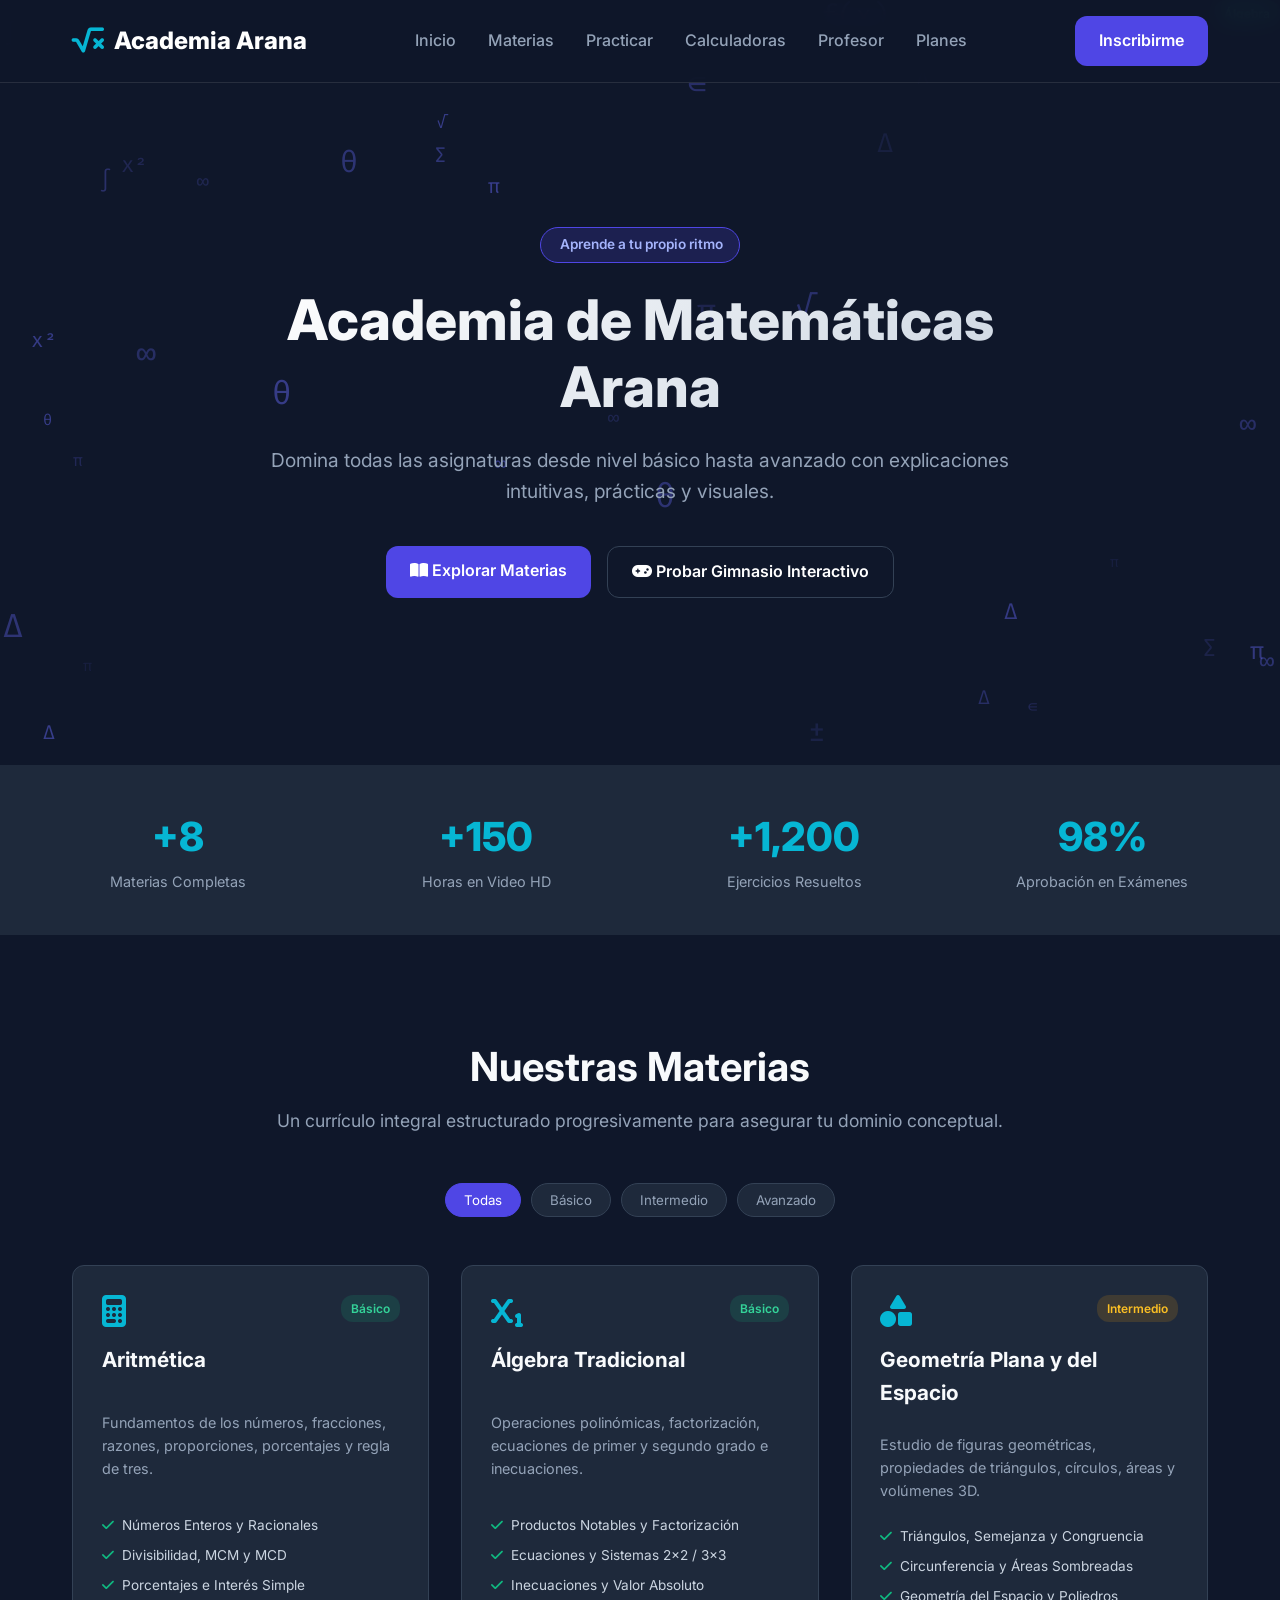
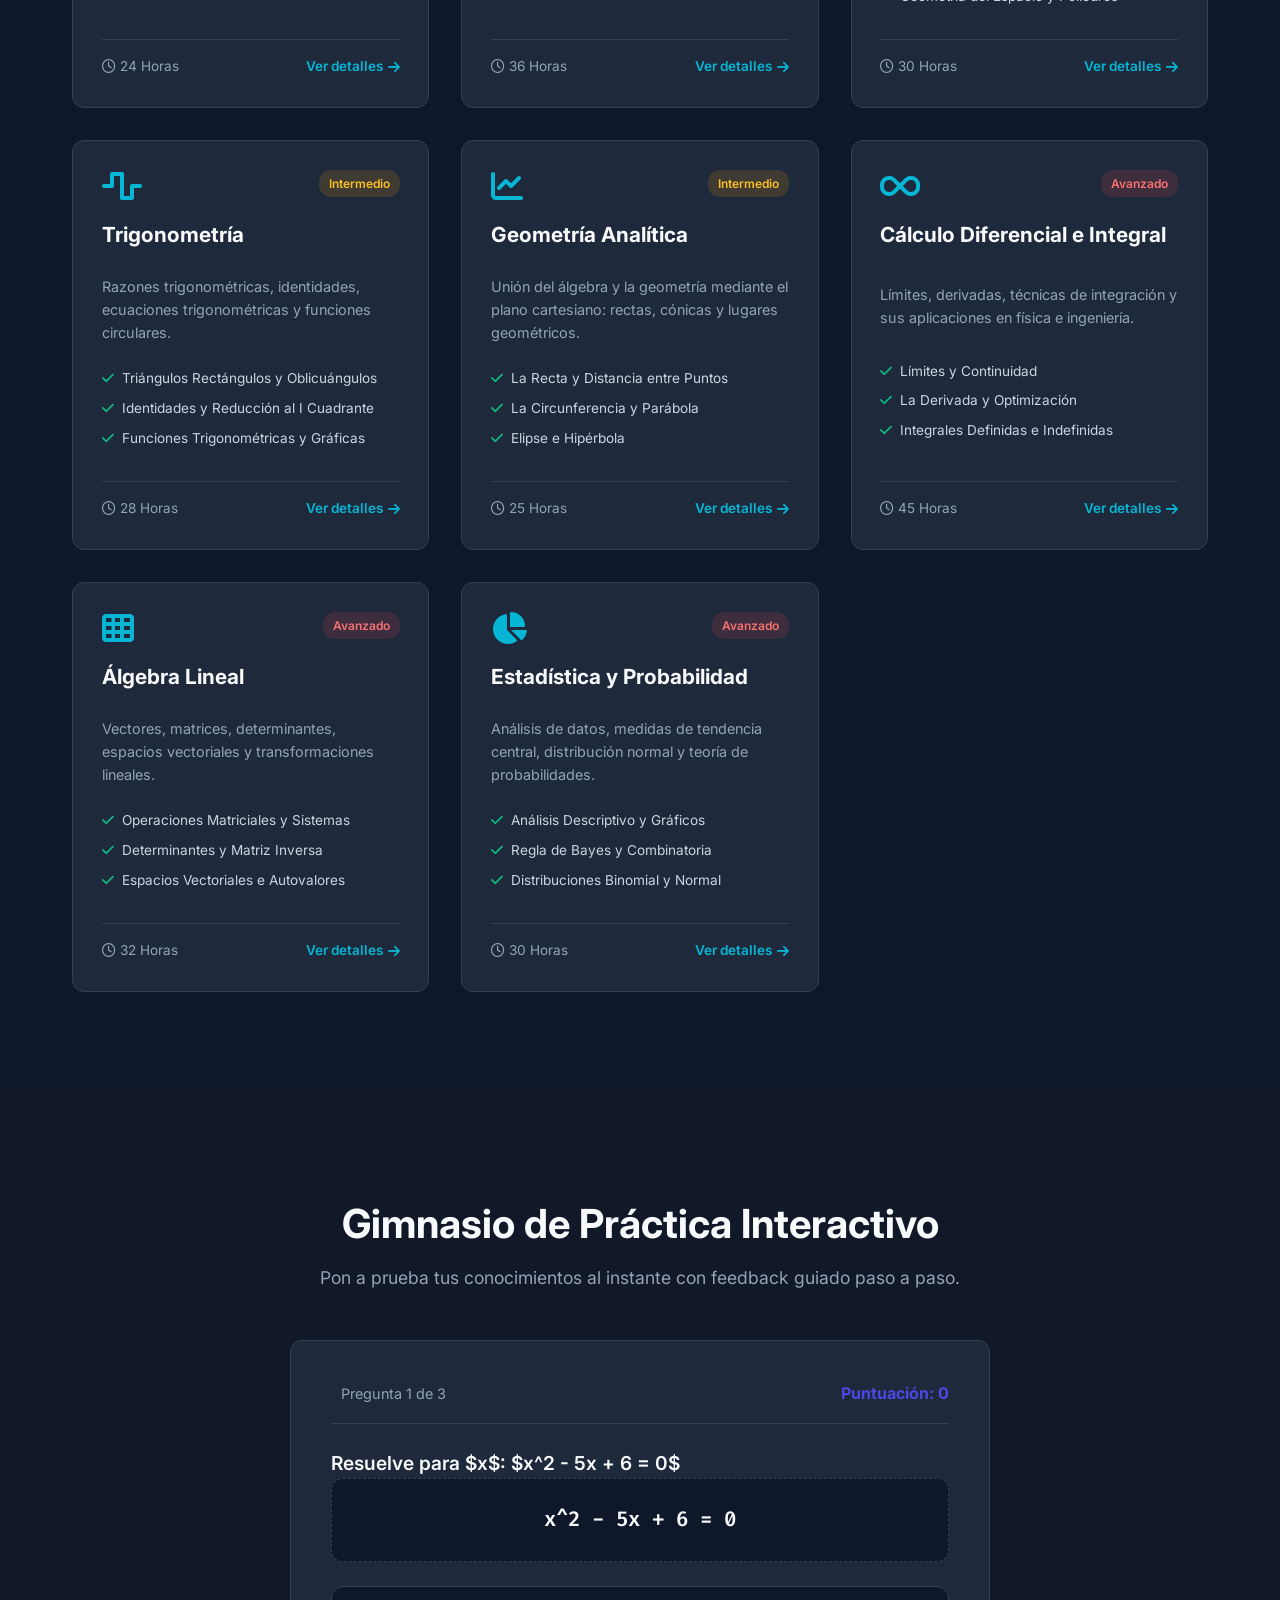
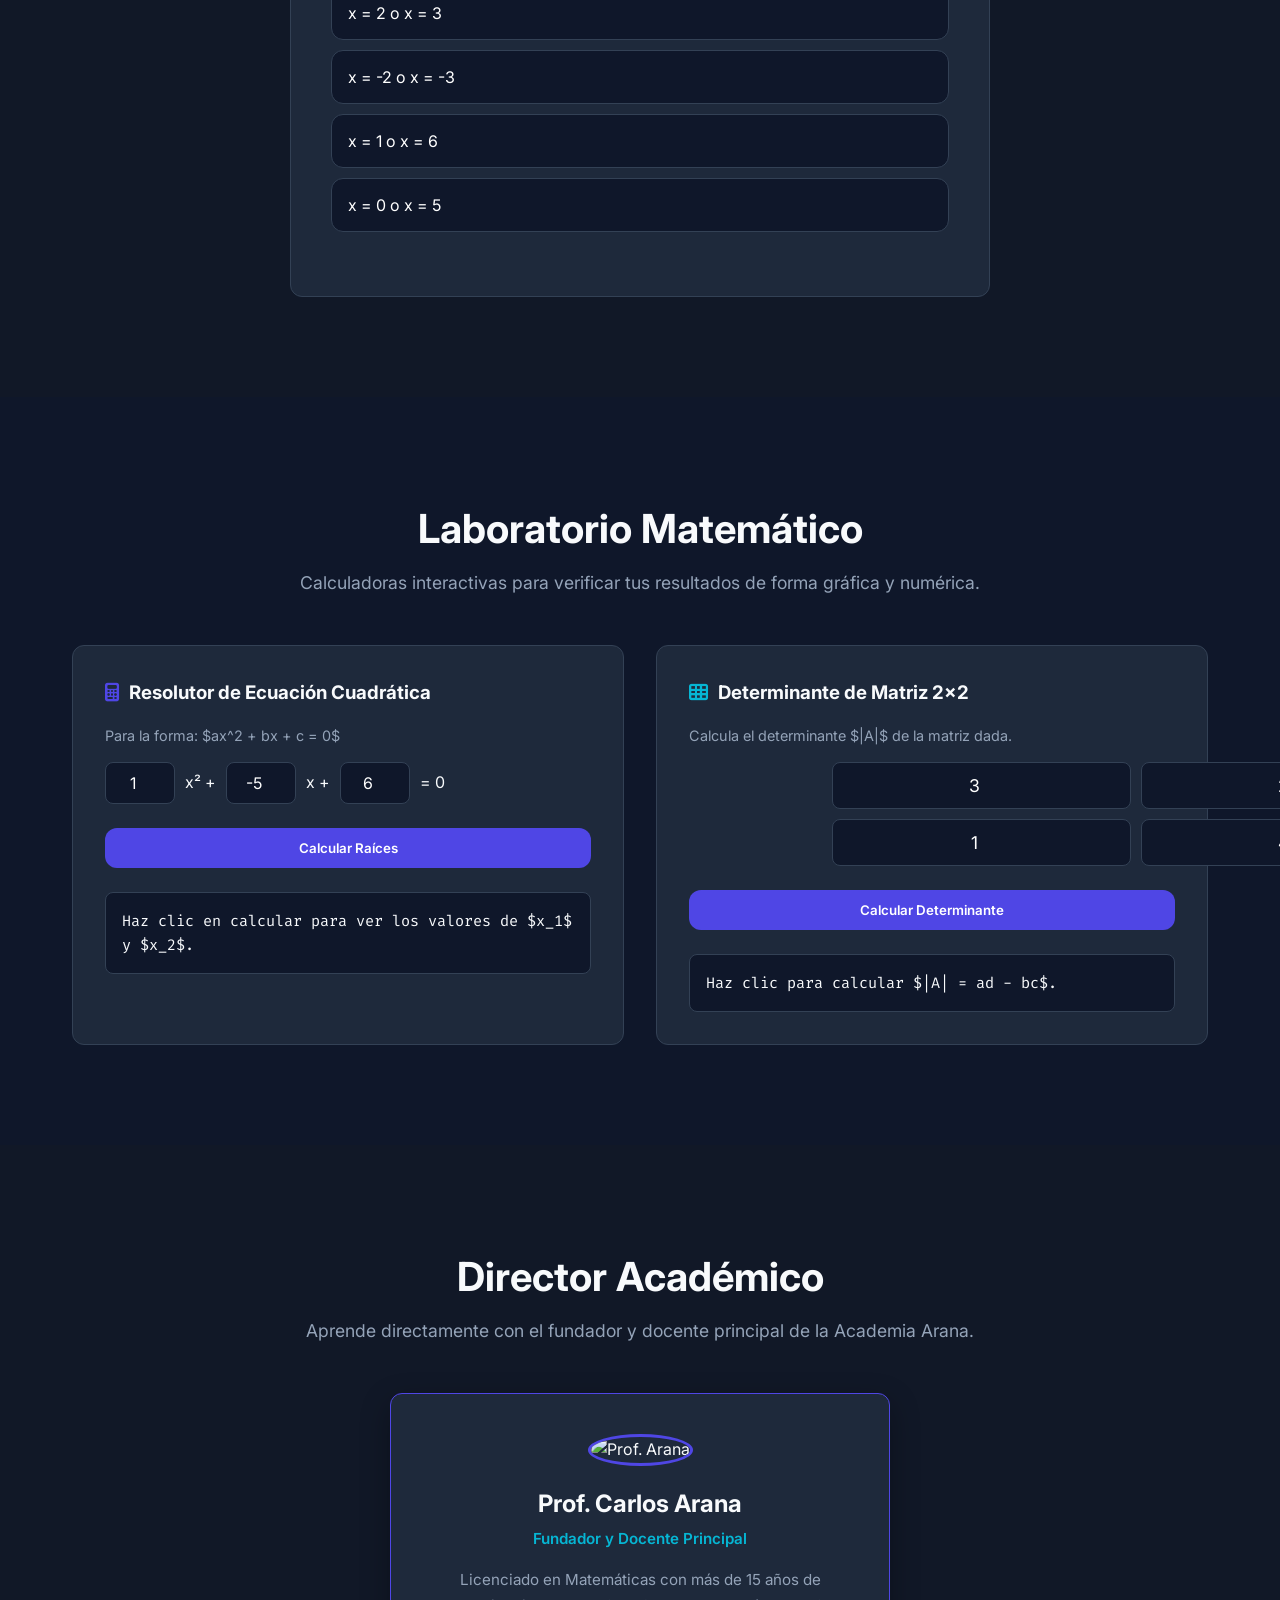
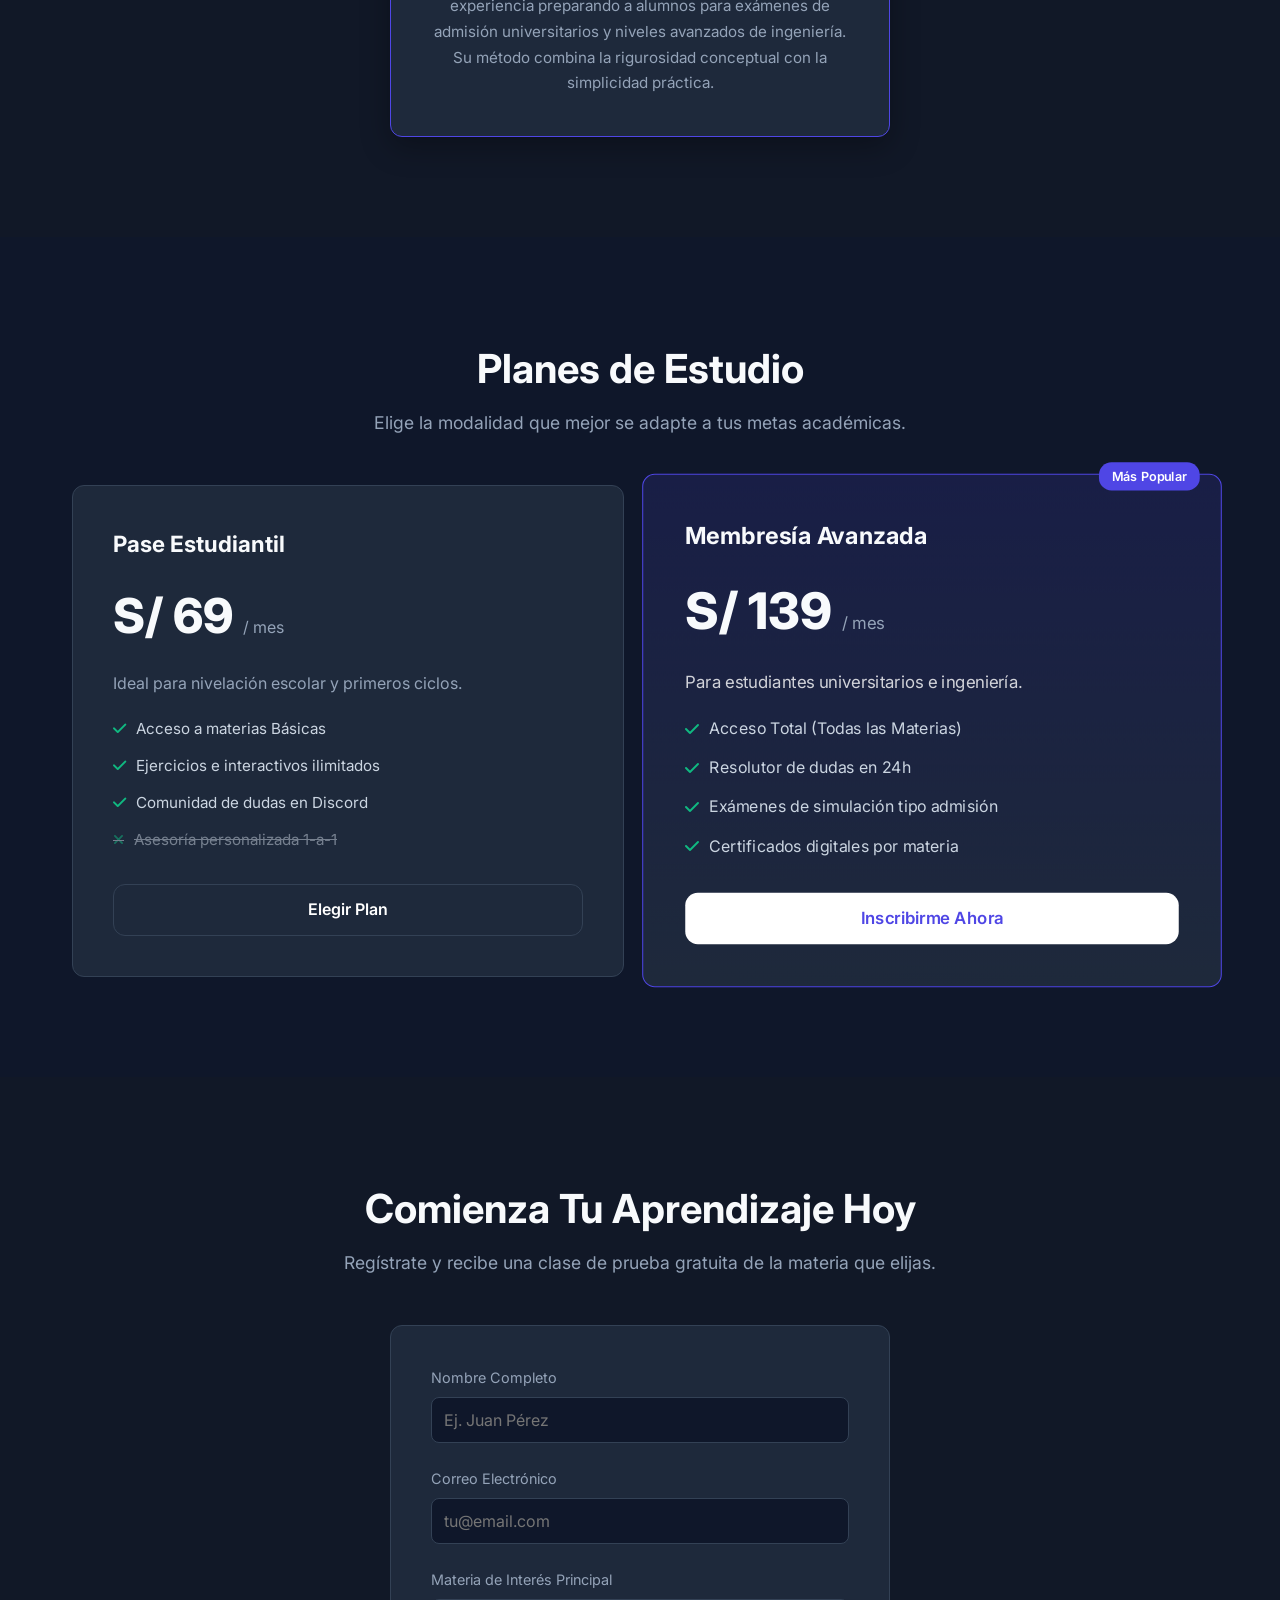
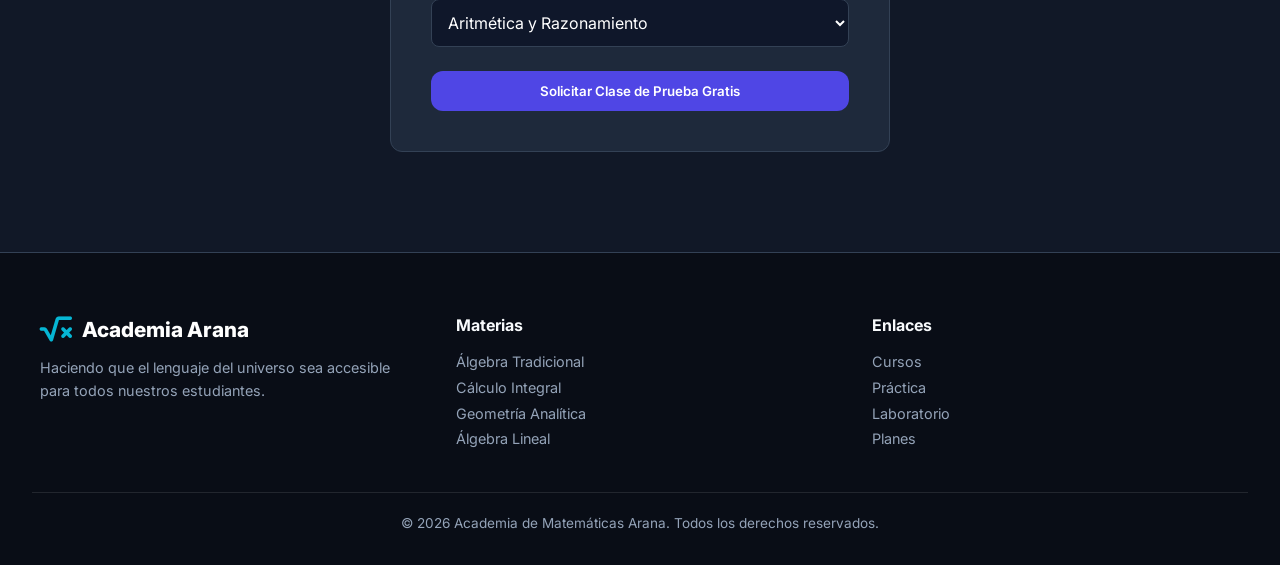
==== index.html @ cd05139e "Rename academiaindex.html to index.html" ====
<!DOCTYPE html>
<html lang="es">
<head>
  <meta charset="UTF-8">
  <meta name="viewport" content="width=device-width, initial-scale=1.0">
  <title>Academia de Matemáticas Arana - Domina los Números</title>

  <!-- Google Fonts & Font Awesome Icons -->
  <link rel="preconnect" href="https://fonts.googleapis.com">
  <link rel="preconnect" href="https://fonts.gstatic.com" crossorigin>
  <link href="https://fonts.googleapis.com/css2?family=Fira+Code:wght@400;600&family=Inter:wght@300;400;600;700;800&display=swap" rel="stylesheet">
  <link rel="stylesheet" href="https://cdnjs.cloudflare.com/ajax/libs/font-awesome/6.4.0/css/all.min.css">

  <!-- KaTeX para renderizado de expresiones matemáticas -->
  <link rel="stylesheet" href="https://cdn.jsdelivr.net/npm/katex@0.16.8/dist/katex.min.css">
  <script defer src="https://cdn.jsdelivr.net/npm/katex@0.16.8/dist/katex.min.js"></script>

  <!-- Archivo CSS local -->
  <link rel="stylesheet" href="academiaestilo.css">
</head>
<body>

  <!-- Navegación Principal -->
  <header>
    <div class="nav-container">
      <a href="#" class="logo">
        <i class="fa-solid fa-square-root-variable logo-icon"></i>
        <span>Academia Arana</span>
      </a>
      <nav>
        <ul class="nav-links">
          <li><a href="#inicio">Inicio</a></li>
          <li><a href="#materias">Materias</a></li>
          <li><a href="#interactivo">Practicar</a></li>
          <li><a href="#herramientas">Calculadoras</a></li>
          <li><a href="#profesor">Profesor</a></li>
          <li><a href="#precios">Planes</a></li>
        </ul>
      </nav>
      <a href="#inscripcion" class="btn btn-primary nav-btn">Inscribirme</a>
    </div>
  </header>

  <!-- Sección Hero -->
  <section class="hero" id="inicio">
    <canvas class="hero-canvas" id="mathCanvas"></canvas>
    <div class="hero-content">
      <div class="hero-tag"><i class="fa-solid fa-sparkles"></i> Aprende a tu propio ritmo</div>
      <h1>Academia de Matemáticas Arana</h1>
      <p>Domina todas las asignaturas desde nivel básico hasta avanzado con explicaciones intuitivas, prácticas y visuales.</p>
      <div class="hero-btns">
        <a href="#materias" class="btn btn-primary"><i class="fa-solid fa-book-open"></i> Explorar Materias</a>
        <a href="#interactivo" class="btn btn-outline"><i class="fa-solid fa-gamepad"></i> Probar Gimnasio Interactivo</a>
      </div>
    </div>
  </section>

  <!-- Stats Banner -->
  <section class="stats-bar">
    <div class="stats-container">
      <div class="stat-item">
        <span class="stat-num">+8</span>
        <span class="stat-desc">Materias Completas</span>
      </div>
      <div class="stat-item">
        <span class="stat-num">+150</span>
        <span class="stat-desc">Horas en Video HD</span>
      </div>
      <div class="stat-item">
        <span class="stat-num">+1,200</span>
        <span class="stat-desc">Ejercicios Resueltos</span>
      </div>
      <div class="stat-item">
        <span class="stat-num">98%</span>
        <span class="stat-desc">Aprobación en Exámenes</span>
      </div>
    </div>
  </section>

  <!-- Sección de Materias / Cursos -->
  <section class="subjects-section" id="materias">
    <div class="section-title">
      <h2>Nuestras Materias</h2>
      <p>Un currículo integral estructurado progresivamente para asegurar tu dominio conceptual.</p>
    </div>

    <!-- Filtros por nivel -->
    <div class="filter-container">
      <button class="filter-btn active" data-filter="all">Todas</button>
      <button class="filter-btn" data-filter="basico">Básico</button>
      <button class="filter-btn" data-filter="intermedio">Intermedio</button>
      <button class="filter-btn" data-filter="avanzado">Avanzado</button>
    </div>

    <div class="subjects-grid">
      
      <!-- Aritmética -->
      <div class="subject-card" data-category="basico">
        <div class="card-header">
          <span class="badge badge-basico">Básico</span>
          <i class="fa-solid fa-calculator card-icon"></i>
          <h3>Aritmética</h3>
        </div>
        <p class="card-desc">Fundamentos de los números, fracciones, razones, proporciones, porcentajes y regla de tres.</p>
        <ul class="syllabus-list">
          <li><i class="fa-solid fa-check"></i> Números Enteros y Racionales</li>
          <li><i class="fa-solid fa-check"></i> Divisibilidad, MCM y MCD</li>
          <li><i class="fa-solid fa-check"></i> Porcentajes e Interés Simple</li>
        </ul>
        <div class="card-footer">
          <span class="modules-count"><i class="fa-regular fa-clock"></i> 24 Horas</span>
          <a href="#inscripcion" class="card-link">Ver detalles <i class="fa-solid fa-arrow-right"></i></a>
        </div>
      </div>

      <!-- Álgebra -->
      <div class="subject-card" data-category="basico">
        <div class="card-header">
          <span class="badge badge-basico">Básico</span>
          <i class="fa-solid fa-subscript card-icon"></i>
          <h3>Álgebra Tradicional</h3>
        </div>
        <p class="card-desc">Operaciones polinómicas, factorización, ecuaciones de primer y segundo grado e inecuaciones.</p>
        <ul class="syllabus-list">
          <li><i class="fa-solid fa-check"></i> Productos Notables y Factorización</li>
          <li><i class="fa-solid fa-check"></i> Ecuaciones y Sistemas 2x2 / 3x3</li>
          <li><i class="fa-solid fa-check"></i> Inecuaciones y Valor Absoluto</li>
        </ul>
        <div class="card-footer">
          <span class="modules-count"><i class="fa-regular fa-clock"></i> 36 Horas</span>
          <a href="#inscripcion" class="card-link">Ver detalles <i class="fa-solid fa-arrow-right"></i></a>
        </div>
      </div>

      <!-- Geometría -->
      <div class="subject-card" data-category="intermedio">
        <div class="card-header">
          <span class="badge badge-intermedio">Intermedio</span>
          <i class="fa-solid fa-shapes card-icon"></i>
          <h3>Geometría Plana y del Espacio</h3>
        </div>
        <p class="card-desc">Estudio de figuras geométricas, propiedades de triángulos, círculos, áreas y volúmenes 3D.</p>
        <ul class="syllabus-list">
          <li><i class="fa-solid fa-check"></i> Triángulos, Semejanza y Congruencia</li>
          <li><i class="fa-solid fa-check"></i> Circunferencia y Áreas Sombreadas</li>
          <li><i class="fa-solid fa-check"></i> Geometría del Espacio y Poliedros</li>
        </ul>
        <div class="card-footer">
          <span class="modules-count"><i class="fa-regular fa-clock"></i> 30 Horas</span>
          <a href="#inscripcion" class="card-link">Ver detalles <i class="fa-solid fa-arrow-right"></i></a>
        </div>
      </div>

      <!-- Trigonometría -->
      <div class="subject-card" data-category="intermedio">
        <div class="card-header">
          <span class="badge badge-intermedio">Intermedio</span>
          <i class="fa-solid fa-wave-square card-icon"></i>
          <h3>Trigonometría</h3>
        </div>
        <p class="card-desc">Razones trigonométricas, identidades, ecuaciones trigonométricas y funciones circulares.</p>
        <ul class="syllabus-list">
          <li><i class="fa-solid fa-check"></i> Triángulos Rectángulos y Oblicuángulos</li>
          <li><i class="fa-solid fa-check"></i> Identidades y Reducción al I Cuadrante</li>
          <li><i class="fa-solid fa-check"></i> Funciones Trigonométricas y Gráficas</li>
        </ul>
        <div class="card-footer">
          <span class="modules-count"><i class="fa-regular fa-clock"></i> 28 Horas</span>
          <a href="#inscripcion" class="card-link">Ver detalles <i class="fa-solid fa-arrow-right"></i></a>
        </div>
      </div>

      <!-- Geometría Analítica -->
      <div class="subject-card" data-category="intermedio">
        <div class="card-header">
          <span class="badge badge-intermedio">Intermedio</span>
          <i class="fa-solid fa-chart-line card-icon"></i>
          <h3>Geometría Analítica</h3>
        </div>
        <p class="card-desc">Unión del álgebra y la geometría mediante el plano cartesiano: rectas, cónicas y lugares geométricos.</p>
        <ul class="syllabus-list">
          <li><i class="fa-solid fa-check"></i> La Recta y Distancia entre Puntos</li>
          <li><i class="fa-solid fa-check"></i> La Circunferencia y Parábola</li>
          <li><i class="fa-solid fa-check"></i> Elipse e Hipérbola</li>
        </ul>
        <div class="card-footer">
          <span class="modules-count"><i class="fa-regular fa-clock"></i> 25 Horas</span>
          <a href="#inscripcion" class="card-link">Ver detalles <i class="fa-solid fa-arrow-right"></i></a>
        </div>
      </div>

      <!-- Cálculo Diferencial e Integral -->
      <div class="subject-card" data-category="avanzado">
        <div class="card-header">
          <span class="badge badge-avanzado">Avanzado</span>
          <i class="fa-solid fa-infinity card-icon"></i>
          <h3>Cálculo Diferencial e Integral</h3>
        </div>
        <p class="card-desc">Límites, derivadas, técnicas de integración y sus aplicaciones en física e ingeniería.</p>
        <ul class="syllabus-list">
          <li><i class="fa-solid fa-check"></i> Límites y Continuidad</li>
          <li><i class="fa-solid fa-check"></i> La Derivada y Optimización</li>
          <li><i class="fa-solid fa-check"></i> Integrales Definidas e Indefinidas</li>
        </ul>
        <div class="card-footer">
          <span class="modules-count"><i class="fa-regular fa-clock"></i> 45 Horas</span>
          <a href="#inscripcion" class="card-link">Ver detalles <i class="fa-solid fa-arrow-right"></i></a>
        </div>
      </div>

      <!-- Álgebra Lineal -->
      <div class="subject-card" data-category="avanzado">
        <div class="card-header">
          <span class="badge badge-avanzado">Avanzado</span>
          <i class="fa-solid fa-table-cells card-icon"></i>
          <h3>Álgebra Lineal</h3>
        </div>
        <p class="card-desc">Vectores, matrices, determinantes, espacios vectoriales y transformaciones lineales.</p>
        <ul class="syllabus-list">
          <li><i class="fa-solid fa-check"></i> Operaciones Matriciales y Sistemas</li>
          <li><i class="fa-solid fa-check"></i> Determinantes y Matriz Inversa</li>
          <li><i class="fa-solid fa-check"></i> Espacios Vectoriales e Autovalores</li>
        </ul>
        <div class="card-footer">
          <span class="modules-count"><i class="fa-regular fa-clock"></i> 32 Horas</span>
          <a href="#inscripcion" class="card-link">Ver detalles <i class="fa-solid fa-arrow-right"></i></a>
        </div>
      </div>

      <!-- Estadística y Probabilidades -->
      <div class="subject-card" data-category="avanzado">
        <div class="card-header">
          <span class="badge badge-avanzado">Avanzado</span>
          <i class="fa-solid fa-chart-pie card-icon"></i>
          <h3>Estadística y Probabilidad</h3>
        </div>
        <p class="card-desc">Análisis de datos, medidas de tendencia central, distribución normal y teoría de probabilidades.</p>
        <ul class="syllabus-list">
          <li><i class="fa-solid fa-check"></i> Análisis Descriptivo y Gráficos</li>
          <li><i class="fa-solid fa-check"></i> Regla de Bayes y Combinatoria</li>
          <li><i class="fa-solid fa-check"></i> Distribuciones Binomial y Normal</li>
        </ul>
        <div class="card-footer">
          <span class="modules-count"><i class="fa-regular fa-clock"></i> 30 Horas</span>
          <a href="#inscripcion" class="card-link">Ver detalles <i class="fa-solid fa-arrow-right"></i></a>
        </div>
      </div>

    </div>
  </section>

  <!-- Gimnasio de Práctica Interactivo -->
  <section class="interactive-section" id="interactivo">
    <div class="section-title">
      <h2>Gimnasio de Práctica Interactivo</h2>
      <p>Pon a prueba tus conocimientos al instante con feedback guiado paso a paso.</p>
    </div>

    <div class="quiz-container">
      <div class="quiz-header">
        <div>
          <span id="quizCategory" class="badge badge-basico">Álgebra</span>
          <span style="font-size: 0.9rem; margin-left: 10px; color: var(--gray-color);">Pregunta <span id="currentQ">1</span> de 3</span>
        </div>
        <div style="font-weight: bold; color: var(--primary-color);">Puntuación: <span id="score">0</span></div>
      </div>

      <div class="quiz-question">
        <p id="questionText">¿Cuál es el valor de $x$ que satisface la siguiente ecuación cuadrática?</p>
        <div id="mathFormula" class="math-box"></div>
      </div>

      <div class="quiz-options" id="optionsContainer">
        <!-- Opciones inyectadas vía JS -->
      </div>

      <div class="explanation-box" id="explanationBox">
        <i class="fa-solid fa-lightbulb"></i> <strong id="explTitle">Explicación:</strong>
        <p id="explBody" style="margin-top: 5px;"></p>
      </div>

      <div class="quiz-controls">
        <button id="nextBtn" class="btn btn-primary" style="display:none;" onclick="nextQuestion()">Siguiente Pregunta <i class="fa-solid fa-chevron-right"></i></button>
      </div>
    </div>
  </section>

  <!-- Herramientas Interactivas y Calculadoras -->
  <section class="tools-section" id="herramientas">
    <div class="section-title">
      <h2>Laboratorio Matemático</h2>
      <p>Calculadoras interactivas para verificar tus resultados de forma gráfica y numérica.</p>
    </div>

    <div class="tools-grid">
      <!-- Calculadora Cuadrática -->
      <div class="tool-card">
        <h3><i class="fa-solid fa-calculator" style="color: var(--primary-color);"></i> Resolutor de Ecuación Cuadrática</h3>
        <p style="font-size: 0.9rem; margin-bottom: 15px; color: var(--gray-color);">Para la forma: $ax^2 + bx + c = 0$</p>
        <div class="tool-inputs">
          <input type="number" id="quadA" placeholder="a" value="1">
          <span>x² +</span>
          <input type="number" id="quadB" placeholder="b" value="-5">
          <span>x +</span>
          <input type="number" id="quadC" placeholder="c" value="6">
          <span>= 0</span>
        </div>
        <button class="btn btn-primary" style="width: 100%;" onclick="solveQuadratic()">Calcular Raíces</button>
        <div class="tool-result" id="quadResult">
          Haz clic en calcular para ver los valores de $x_1$ y $x_2$.
        </div>
      </div>

      <!-- Determinante de Matriz 2x2 -->
      <div class="tool-card">
        <h3><i class="fa-solid fa-table-cells" style="color: var(--secondary-color);"></i> Determinante de Matriz 2x2</h3>
        <p style="font-size: 0.9rem; margin-bottom: 15px; color: var(--gray-color);">Calcula el determinante $|A|$ de la matriz dada.</p>
        <div class="matrix-grid">
          <input type="number" id="m11" value="3">
          <input type="number" id="m12" value="2">
          <input type="number" id="m21" value="1">
          <input type="number" id="m22" value="4">
        </div>
        <button class="btn btn-primary" style="width: 100%;" onclick="solveDeterminant()">Calcular Determinante</button>
        <div class="tool-result" id="detResult">
          Haz clic para calcular $|A| = ad - bc$.
        </div>
      </div>
    </div>
  </section>

  <!-- Sección de Profesor Unico -->
  <section class="teachers-section" id="profesor">
    <div class="section-title">
      <h2>Director Académico</h2>
      <p>Aprende directamente con el fundador y docente principal de la Academia Arana.</p>
    </div>

    <div class="single-teacher-container">
      <div class="teacher-card single-card">
        <img src="https://images.unsplash.com/photo-1507003211169-0a1dd7228f2d?auto=format&fit=crop&q=80&w=400" alt="Prof. Arana" class="teacher-img">
        <h3>Prof. Carlos Arana</h3>
        <p class="role">Fundador y Docente Principal</p>
        <p class="bio">Licenciado en Matemáticas con más de 15 años de experiencia preparando a alumnos para exámenes de admisión universitarios y niveles avanzados de ingeniería. Su método combina la rigurosidad conceptual con la simplicidad práctica.</p>
      </div>
    </div>
  </section>

  <!-- Planes de Precios en Soles -->
  <section class="pricing-section" id="precios">
    <div class="section-title">
      <h2>Planes de Estudio</h2>
      <p>Elige la modalidad que mejor se adapte a tus metas académicas.</p>
    </div>

    <div class="pricing-grid">
      <!-- Plan Estándar -->
      <div class="price-card">
        <h3>Pase Estudiantil</h3>
        <div class="price">S/ 69 <span>/ mes</span></div>
        <p style="color: var(--gray-color); margin-bottom: 20px;">Ideal para nivelación escolar y primeros ciclos.</p>
        <ul class="price-features">
          <li><i class="fa-solid fa-check"></i> Acceso a materias Básicas</li>
          <li><i class="fa-solid fa-check"></i> Ejercicios e interactivos ilimitados</li>
          <li><i class="fa-solid fa-check"></i> Comunidad de dudas en Discord</li>
          <li style="opacity: 0.5; text-decoration: line-through;"><i class="fa-solid fa-xmark"></i> Asesoría personalizada 1-a-1</li>
        </ul>
        <a href="#inscripcion" class="btn btn-outline" style="width:100%; text-align:center;">Elegir Plan</a>
      </div>

      <!-- Plan Pro -->
      <div class="price-card featured">
        <div class="popular-badge">Más Popular</div>
        <h3>Membresía Avanzada</h3>
        <div class="price">S/ 139 <span>/ mes</span></div>
        <p style="color: rgba(255,255,255,0.8); margin-bottom: 20px;">Para estudiantes universitarios e ingeniería.</p>
        <ul class="price-features">
          <li><i class="fa-solid fa-check"></i> Acceso Total (Todas las Materias)</li>
          <li><i class="fa-solid fa-check"></i> Resolutor de dudas en 24h</li>
          <li><i class="fa-solid fa-check"></i> Exámenes de simulación tipo admisión</li>
          <li><i class="fa-solid fa-check"></i> Certificados digitales por materia</li>
        </ul>
        <a href="#inscripcion" class="btn btn-primary" style="width:100%; text-align:center; background: white; color: var(--primary-color);">Inscribirme Ahora</a>
      </div>
    </div>
  </section>

  <!-- Sección de Inscripción / Contacto -->
  <section class="enroll-section" id="inscripcion">
    <div class="section-title">
      <h2>Comienza Tu Aprendizaje Hoy</h2>
      <p>Regístrate y recibe una clase de prueba gratuita de la materia que elijas.</p>
    </div>

    <div class="enroll-form">
      <form id="registrationForm" onsubmit="handleFormSubmit(event)">
        <div class="form-group">
          <label for="name">Nombre Completo</label>
          <input type="text" id="name" class="form-input" placeholder="Ej. Juan Pérez" required>
        </div>
        <div class="form-group">
          <label for="email">Correo Electrónico</label>
          <input type="email" id="email" class="form-input" placeholder="tu@email.com" required>
        </div>
        <div class="form-group">
          <label for="subjectSelect">Materia de Interés Principal</label>
          <select id="subjectSelect" class="form-select">
            <option>Aritmética y Razonamiento</option>
            <option>Álgebra</option>
            <option>Geometría y Trigonometría</option>
            <option>Cálculo Diferencial e Integral</option>
            <option>Álgebra Lineal</option>
            <option>Estadística y Probabilidad</option>
          </select>
        </div>
        <button type="submit" class="btn btn-primary" style="width: 100%;">Solicitar Clase de Prueba Gratis</button>
      </form>
    </div>
  </section>

  <!-- Footer -->
  <footer>
    <div class="footer-container">
      <div class="footer-brand">
        <a href="#" class="logo" style="color: white; font-size: 1.3rem;">
          <i class="fa-solid fa-square-root-variable logo-icon"></i>
          Academia Arana
        </a>
        <p style="color: var(--gray-color); margin-top: 10px; font-size: 0.9rem;">
          Haciendo que el lenguaje del universo sea accesible para todos nuestros estudiantes.
        </p>
      </div>
      <div>
        <h4 style="margin-bottom: 10px;">Materias</h4>
        <ul style="list-style: none; color: var(--gray-color); font-size: 0.9rem; line-height: 1.8;">
          <li>Álgebra Tradicional</li>
          <li>Cálculo Integral</li>
          <li>Geometría Analítica</li>
          <li>Álgebra Lineal</li>
        </ul>
      </div>
      <div>
        <h4 style="margin-bottom: 10px;">Enlaces</h4>
        <ul style="list-style: none; color: var(--gray-color); font-size: 0.9rem; line-height: 1.8;">
          <li><a href="#materias" style="color: inherit; text-decoration: none;">Cursos</a></li>
          <li><a href="#interactivo" style="color: inherit; text-decoration: none;">Práctica</a></li>
          <li><a href="#herramientas" style="color: inherit; text-decoration: none;">Laboratorio</a></li>
          <li><a href="#precios" style="color: inherit; text-decoration: none;">Planes</a></li>
        </ul>
      </div>
    </div>
    <div style="text-align: center; margin-top: 40px; color: var(--gray-color); font-size: 0.85rem; border-top: 1px solid rgba(255,255,255,0.1); padding-top: 20px;">
      &copy; 2026 Academia de Matemáticas Arana. Todos los derechos reservados.
    </div>
  </footer>

  <!-- Scripts JavaScript -->
  <script>
    /* 1. CANVAS CON SÍMBOLOS MATEMÁTICOS FLOTANTES */
    const canvas = document.getElementById('mathCanvas');
    const ctx = canvas.getContext('2d');

    function resizeCanvas() {
      canvas.width = canvas.parentElement.clientWidth;
      canvas.height = canvas.parentElement.clientHeight;
    }
    resizeCanvas();
    window.addEventListener('resize', resizeCanvas);

    const symbols = ['∑', '∫', '√', 'π', '∞', 'f(x)', 'Δ', 'θ', 'λ', 'x²', '∂', '∈', '±'];
    const particles = [];

    for (let i = 0; i < 35; i++) {
      particles.push({
        x: Math.random() * canvas.width,
        y: Math.random() * canvas.height,
        text: symbols[Math.floor(Math.random() * symbols.length)],
        size: Math.random() * 20 + 14,
        speedX: (Math.random() - 0.5) * 0.5,
        speedY: (Math.random() - 0.5) * 0.5,
        opacity: Math.random() * 0.4 + 0.1
      });
    }

    function animateCanvas() {
      ctx.clearRect(0, 0, canvas.width, canvas.height);
      
      particles.forEach(p => {
        p.x += p.speedX;
        p.y += p.speedY;

        if (p.x < 0) p.x = canvas.width;
        if (p.x > canvas.width) p.x = 0;
        if (p.y < 0) p.y = canvas.height;
        if (p.y > canvas.height) p.y = 0;

        ctx.fillStyle = `rgba(99, 102, 241, ${p.opacity})`;
        ctx.font = `${p.size}px 'Fira Code', monospace`;
        ctx.fillText(p.text, p.x, p.y);
      });

      requestAnimationFrame(animateCanvas);
    }
    animateCanvas();

    /* 2. FILTRADO DE MATERIAS */
    const filterBtns = document.querySelectorAll('.filter-btn');
    const subjectCards = document.querySelectorAll('.subject-card');

    filterBtns.forEach(btn => {
      btn.addEventListener('click', () => {
        filterBtns.forEach(b => b.classList.remove('active'));
        btn.classList.add('active');

        const filter = btn.getAttribute('data-filter');

        subjectCards.forEach(card => {
          if (filter === 'all' || card.getAttribute('data-category') === filter) {
            card.style.display = 'flex';
          } else {
            card.style.display = 'none';
          }
        });
      });
    });

    /* 3. GIMNASIO DE PRÁCTICA INTERACTIVO */
    const quizData = [
      {
        category: "Álgebra",
        badgeClass: "badge-basico",
        question: "Resuelve para $x$: $x^2 - 5x + 6 = 0$",
        latexFormula: "x^2 - 5x + 6 = 0",
        options: [
          { text: "x = 2 o x = 3", correct: true },
          { text: "x = -2 o x = -3", correct: false },
          { text: "x = 1 o x = 6", correct: false },
          { text: "x = 0 o x = 5", correct: false }
        ],
        explanation: "Factorizando el trinomio buscamos dos números que multiplicados den +6 y sumados -5. Esos números son -2 y -3, por lo que $(x-2)(x-3) = 0$, resultando $x=2$ o $x=3$."
      },
      {
        category: "Cálculo",
        badgeClass: "badge-avanzado",
        question: "¿Cuál es la derivada de $f(x) = x^3 + 4x$ con respecto a $x$?",
        latexFormula: "\\frac{d}{dx}(x^3 + 4x)",
        options: [
          { text: "3x² + 4", correct: true },
          { text: "x² + 4", correct: false },
          { text: "3x + 4", correct: false },
          { text: "3x³ + 4", correct: false }
        ],
        explanation: "Aplicando la regla de la potencia: $\\frac{d}{dx}(x^n) = n x^{n-1}$. Así, la derivada de $x^3$ es $3x^2$ y la derivada de $4x$ es $4$."
      },
      {
        category: "Geometría",
        badgeClass: "badge-intermedio",
        question: "¿Cuál es el área de un triángulo con base $b = 8\\text{ cm}$ y altura $h = 5\\text{ cm}$?",
        latexFormula: "A = \\frac{b \\cdot h}{2}",
        options: [
          { text: "20 cm²", correct: true },
          { text: "40 cm²", correct: false },
          { text: "13 cm²", correct: false },
          { text: "25 cm²", correct: false }
        ],
        explanation: "Sustituyendo en la fórmula: $A = \\frac{8 \\times 5}{2} = \\frac{40}{2} = 20\\text{ cm}^2$."
      }
    ];

    let currentQIdx = 0;
    let score = 0;

    function renderQuiz() {
      const q = quizData[currentQIdx];
      
      const badge = document.getElementById('quizCategory');
      badge.textContent = q.category;
      badge.className = `badge ${q.badgeClass}`;

      document.getElementById('currentQ').textContent = currentQIdx + 1;
      document.getElementById('questionText').innerHTML = q.question;
      
      const mathBox = document.getElementById('mathFormula');
      try {
        katex.render(q.latexFormula, mathBox, { displayMode: true, throwOnError: false });
      } catch(e) {
        mathBox.textContent = q.latexFormula;
      }

      const optionsContainer = document.getElementById('optionsContainer');
      optionsContainer.innerHTML = '';

      q.options.forEach((opt, idx) => {
        const btn = document.createElement('button');
        btn.className = 'option-btn';
        btn.textContent = opt.text;
        btn.onclick = () => selectOption(btn, opt.correct, q.explanation);
        optionsContainer.appendChild(btn);
      });

      document.getElementById('explanationBox').style.display = 'none';
      document.getElementById('nextBtn').style.display = 'none';
    }

    function selectOption(selectedBtn, isCorrect, explanation) {
      const allBtns = document.querySelectorAll('.option-btn');
      allBtns.forEach(b => b.disabled = true);

      if (isCorrect) {
        selectedBtn.classList.add('correct');
        score += 10;
        document.getElementById('score').textContent = score;
        document.getElementById('explTitle').textContent = "¡Correcto!";
        document.getElementById('explTitle').style.color = "var(--success-color)";
      } else {
        selectedBtn.classList.add('incorrect');
        document.getElementById('explTitle').textContent = "Incorrecto";
        document.getElementById('explTitle').style.color = "var(--danger-color)";
      }

      const explBox = document.getElementById('explanationBox');
      document.getElementById('explBody').innerHTML = explanation;
      explBox.style.display = 'block';

      if (window.katex) {
        try {
          katex.renderMathInElement && katex.renderMathInElement(explBox);
        } catch(e) {}
      }

      document.getElementById('nextBtn').style.display = 'inline-block';
    }

    function nextQuestion() {
      currentQIdx++;
      if (currentQIdx < quizData.length) {
        renderQuiz();
      } else {
        alert(`¡Felicidades! Has completado la práctica con una puntuación de ${score} puntos.`);
        currentQIdx = 0;
        score = 0;
        document.getElementById('score').textContent = score;
        renderQuiz();
      }
    }

    window.addEventListener('DOMContentLoaded', () => {
      renderQuiz();
    });

    /* 4. CALCULADORAS INTERACTIVAS */
    function solveQuadratic() {
      const a = parseFloat(document.getElementById('quadA').value);
      const b = parseFloat(document.getElementById('quadB').value);
      const c = parseFloat(document.getElementById('quadC').value);
      const resDiv = document.getElementById('quadResult');

      if (isNaN(a) || isNaN(b) || isNaN(c)) {
        resDiv.innerHTML = "Por favor, introduce valores numéricos válidos.";
        return;
      }

      if (a === 0) {
        resDiv.innerHTML = "Si $a = 0$, la ecuación es lineal: $x = " + (-c / b).toFixed(2) + "$";
        return;
      }

      const disc = b * b - 4 * a * c;

      if (disc > 0) {
        const x1 = (-b + Math.sqrt(disc)) / (2 * a);
        const x2 = (-b - Math.sqrt(disc)) / (2 * a);
        resDiv.innerHTML = `<strong>Discriminante ($\Delta = ${disc}$):</strong> 2 raíces reales distintas.<br><strong>x₁ = ${x1.toFixed(2)}</strong>, <strong>x₂ = ${x2.toFixed(2)}</strong>`;
      } else if (disc === 0) {
        const x = -b / (2 * a);
        resDiv.innerHTML = `<strong>Discriminante ($\Delta = 0$):</strong> Raíz doble.<br><strong>x₁ = x₂ = ${x.toFixed(2)}</strong>`;
      } else {
        const real = (-b / (2 * a)).toFixed(2);
        const imag = (Math.sqrt(-disc) / (2 * a)).toFixed(2);
        resDiv.innerHTML = `<strong>Discriminante ($\Delta = ${disc}$):</strong> Raíses complejas conjugadas.<br><strong>x = ${real} ± ${imag}i</strong>`;
      }
    }

    function solveDeterminant() {
      const m11 = parseFloat(document.getElementById('m11').value) || 0;
      const m12 = parseFloat(document.getElementById('m12').value) || 0;
      const m21 = parseFloat(document.getElementById('m21').value) || 0;
      const m22 = parseFloat(document.getElementById('m22').value) || 0;

      const det = (m11 * m22) - (m12 * m21);
      const resDiv = document.getElementById('detResult');

      resDiv.innerHTML = `<strong>Procedimiento:</strong> (${m11} × ${m22}) - (${m12} × ${m21})<br><strong>|A| = ${det}</strong>`;
    }

    /* 5. FORMULARIO DE REGISTRO */
    function handleFormSubmit(e) {
      e.preventDefault();
      const name = document.getElementById('name').value;
      const subject = document.getElementById('subjectSelect').value;
      alert(`¡Gracias, ${name}! Tu solicitud para la clase de prueba en Academia Arana (${subject}) ha sido enviada con éxito.`);
      document.getElementById('registrationForm').reset();
    }
  </script>
</body>
</html>
---- academiaestilo.css ----
/* =============================================================
   VARIABLES GLOBALES Y RESET
   ============================================================= */
:root {
  --primary-color: #4f46e5;
  --primary-hover: #4338ca;
  --secondary-color: #06b6d4;
  --dark-bg: #0f172a;
  --card-bg: #1e293b;
  --light-bg: #f8fafc;
  --text-dark: #0f172a;
  --text-light: #f8fafc;
  --gray-color: #94a3b8;
  --border-color: #334155;
  --success-color: #10b981;
  --danger-color: #ef4444;
  --radius: 12px;
  --transition: all 0.3s ease;
}

* {
  margin: 0;
  padding: 0;
  box-sizing: border-box;
  font-family: 'Inter', sans-serif;
}

body {
  background-color: var(--dark-bg);
  color: var(--text-light);
  line-height: 1.6;
  overflow-x: hidden;
}

/* =============================================================
   ENCABEZADO / NAVEGACIÓN
   ============================================================= */
header {
  position: fixed;
  top: 0;
  left: 0;
  width: 100%;
  background: rgba(15, 23, 42, 0.9);
  backdrop-filter: blur(10px);
  z-index: 1000;
  border-bottom: 1px solid rgba(255, 255, 255, 0.1);
}

.nav-container {
  max-width: 1200px;
  margin: 0 auto;
  display: flex;
  justify-content: space-between;
  align-items: center;
  padding: 1rem 2rem;
}

.logo {
  display: flex;
  align-items: center;
  gap: 10px;
  font-size: 1.5rem;
  font-weight: 800;
  color: #fff;
  text-decoration: none;
}

.logo-icon {
  color: var(--secondary-color);
  font-size: 1.8rem;
}

.nav-links {
  display: flex;
  list-style: none;
  gap: 2rem;
}

.nav-links a {
  color: var(--gray-color);
  text-decoration: none;
  font-weight: 500;
  transition: var(--transition);
}

.nav-links a:hover {
  color: #fff;
}

.btn {
  display: inline-block;
  padding: 0.75rem 1.5rem;
  border-radius: var(--radius);
  font-weight: 600;
  text-decoration: none;
  cursor: pointer;
  border: none;
  transition: var(--transition);
}

.btn-primary {
  background-color: var(--primary-color);
  color: #fff;
}

.btn-primary:hover {
  background-color: var(--primary-hover);
  transform: translateY(-2px);
  box-shadow: 0 4px 20px rgba(79, 70, 229, 0.4);
}

.btn-outline {
  background: transparent;
  color: #fff;
  border: 1px solid var(--border-color);
}

.btn-outline:hover {
  background: rgba(255, 255, 255, 0.05);
  border-color: #fff;
}

/* =============================================================
   SECCIÓN HERO
   ============================================================= */
.hero {
  position: relative;
  padding: 160px 2rem 100px;
  text-align: center;
  display: flex;
  flex-direction: column;
  align-items: center;
  justify-content: center;
  min-height: 85vh;
}

.hero-canvas {
  position: absolute;
  top: 0;
  left: 0;
  width: 100%;
  height: 100%;
  z-index: 1;
  pointer-events: none;
}

.hero-content {
  position: relative;
  z-index: 2;
  max-width: 800px;
}

.hero-tag {
  display: inline-block;
  padding: 6px 16px;
  background: rgba(79, 70, 229, 0.2);
  border: 1px solid var(--primary-color);
  border-radius: 50px;
  color: #a5b4fc;
  font-size: 0.85rem;
  margin-bottom: 1.5rem;
  font-weight: 600;
}

.hero h1 {
  font-size: 3.5rem;
  font-weight: 800;
  line-height: 1.2;
  margin-bottom: 1.5rem;
  background: linear-gradient(135deg, #ffffff 0%, #cbd5e1 100%);
  -webkit-background-clip: text;
  -webkit-text-fill-color: transparent;
}

.hero p {
  font-size: 1.2rem;
  color: var(--gray-color);
  margin-bottom: 2.5rem;
}

.hero-btns {
  display: flex;
  gap: 1rem;
  justify-content: center;
}

/* =============================================================
   ESTADÍSTICAS
   ============================================================= */
.stats-bar {
  background: var(--card-bg);
  border-y: 1px solid var(--border-color);
  padding: 2.5rem 2rem;
}

.stats-container {
  max-width: 1200px;
  margin: 0 auto;
  display: grid;
  grid-template-columns: repeat(auto-fit, minmax(200px, 1fr));
  gap: 2rem;
  text-align: center;
}

.stat-item .stat-num {
  font-size: 2.5rem;
  font-weight: 800;
  color: var(--secondary-color);
  display: block;
}

.stat-item .stat-desc {
  color: var(--gray-color);
  font-size: 0.9rem;
}

/* =============================================================
   SECCIÓN MATERIAS / CURSOS
   ============================================================= */
.subjects-section {
  max-width: 1200px;
  margin: 0 auto;
  padding: 100px 2rem;
}

.section-title {
  text-align: center;
  margin-bottom: 3rem;
}

.section-title h2 {
  font-size: 2.5rem;
  font-weight: 700;
  margin-bottom: 0.5rem;
}

.section-title p {
  color: var(--gray-color);
  font-size: 1.1rem;
}

.filter-container {
  display: flex;
  justify-content: center;
  gap: 10px;
  margin-bottom: 3rem;
  flex-wrap: wrap;
}

.filter-btn {
  background: var(--card-bg);
  color: var(--gray-color);
  border: 1px solid var(--border-color);
  padding: 8px 18px;
  border-radius: 20px;
  cursor: pointer;
  transition: var(--transition);
}

.filter-btn:hover, .filter-btn.active {
  background: var(--primary-color);
  color: #fff;
  border-color: var(--primary-color);
}

.subjects-grid {
  display: grid;
  grid-template-columns: repeat(auto-fill, minmax(320px, 1fr));
  gap: 2rem;
}

.subject-card {
  background: var(--card-bg);
  border: 1px solid var(--border-color);
  border-radius: var(--radius);
  padding: 1.8rem;
  display: flex;
  flex-direction: column;
  justify-content: space-between;
  transition: var(--transition);
}

.subject-card:hover {
  transform: translateY(-5px);
  border-color: var(--primary-color);
  box-shadow: 0 10px 30px rgba(0, 0, 0, 0.3);
}

.card-header {
  position: relative;
  margin-bottom: 1rem;
}

.card-icon {
  font-size: 2rem;
  color: var(--secondary-color);
  margin-bottom: 1rem;
}

.badge {
  position: absolute;
  top: 0;
  right: 0;
  padding: 4px 10px;
  border-radius: 12px;
  font-size: 0.75rem;
  font-weight: 600;
}

.badge-basico { background: rgba(16, 185, 129, 0.15); color: #34d399; }
.badge-intermedio { background: rgba(245, 158, 11, 0.15); color: #fbbf24; }
.badge-avanzado { background: rgba(239, 68, 68, 0.15); color: #f87171; }

.subject-card h3 {
  font-size: 1.3rem;
  margin-bottom: 0.5rem;
}

.card-desc {
  color: var(--gray-color);
  font-size: 0.9rem;
  margin-bottom: 1.5rem;
}

.syllabus-list {
  list-style: none;
  margin-bottom: 1.5rem;
}

.syllabus-list li {
  font-size: 0.85rem;
  color: #cbd5e1;
  margin-bottom: 8px;
  display: flex;
  align-items: center;
  gap: 8px;
}

.syllabus-list li i {
  color: var(--success-color);
}

.card-footer {
  border-top: 1px solid var(--border-color);
  padding-top: 1rem;
  display: flex;
  justify-content: space-between;
  align-items: center;
  font-size: 0.85rem;
  color: var(--gray-color);
}

.card-link {
  color: var(--secondary-color);
  text-decoration: none;
  font-weight: 600;
  display: flex;
  align-items: center;
  gap: 5px;
}

/* =============================================================
   GIMNASIO DE PRÁCTICA INTERACTIVO
   ============================================================= */
.interactive-section {
  background: #111827;
  padding: 100px 2rem;
  border-y: 1px solid var(--border-color);
}

.quiz-container {
  max-width: 700px;
  margin: 0 auto;
  background: var(--card-bg);
  border: 1px solid var(--border-color);
  border-radius: var(--radius);
  padding: 2.5rem;
}

.quiz-header {
  display: flex;
  justify-content: space-between;
  align-items: center;
  margin-bottom: 1.5rem;
  border-bottom: 1px solid var(--border-color);
  padding-bottom: 1rem;
}

.quiz-question {
  font-size: 1.2rem;
  font-weight: 600;
  margin-bottom: 1.5rem;
}

.math-box {
  background: #0f172a;
  padding: 1.5rem;
  border-radius: var(--radius);
  text-align: center;
  font-family: 'Fira Code', monospace;
  font-size: 1.3rem;
  margin-bottom: 1.5rem;
  border: 1px dashed var(--border-color);
}

.quiz-options {
  display: grid;
  grid-template-columns: 1fr;
  gap: 10px;
  margin-bottom: 1.5rem;
}

.option-btn {
  background: #0f172a;
  border: 1px solid var(--border-color);
  color: #fff;
  padding: 1rem;
  border-radius: var(--radius);
  text-align: left;
  cursor: pointer;
  font-size: 1rem;
  transition: var(--transition);
}

.option-btn:hover {
  border-color: var(--primary-color);
  background: rgba(79, 70, 229, 0.1);
}

.option-btn.correct {
  background: rgba(16, 185, 129, 0.2);
  border-color: var(--success-color);
  color: #34d399;
}

.option-btn.incorrect {
  background: rgba(239, 68, 68, 0.2);
  border-color: var(--danger-color);
  color: #f87171;
}

.explanation-box {
  background: rgba(6, 182, 212, 0.1);
  border-left: 4px solid var(--secondary-color);
  padding: 1rem;
  border-radius: 0 var(--radius) var(--radius) 0;
  margin-bottom: 1.5rem;
  display: none;
}

.quiz-controls {
  text-align: right;
}

/* =============================================================
   HERRAMIENTAS Y CALCULADORAS
   ============================================================= */
.tools-section {
  max-width: 1200px;
  margin: 0 auto;
  padding: 100px 2rem;
}

.tools-grid {
  display: grid;
  grid-template-columns: repeat(auto-fit, minmax(350px, 1fr));
  gap: 2rem;
}

.tool-card {
  background: var(--card-bg);
  border: 1px solid var(--border-color);
  border-radius: var(--radius);
  padding: 2rem;
}

.tool-card h3 {
  margin-bottom: 1rem;
  display: flex;
  align-items: center;
  gap: 10px;
}

.tool-inputs {
  display: flex;
  align-items: center;
  gap: 10px;
  margin-bottom: 1.5rem;
  flex-wrap: wrap;
}

.tool-inputs input {
  width: 70px;
  padding: 10px;
  background: #0f172a;
  border: 1px solid var(--border-color);
  border-radius: 8px;
  color: #fff;
  text-align: center;
  font-size: 1rem;
}

.matrix-grid {
  display: grid;
  grid-template-columns: 1fr 1fr;
  gap: 10px;
  max-width: 200px;
  margin: 0 auto 1.5rem;
}

.matrix-grid input {
  padding: 12px;
  background: #0f172a;
  border: 1px solid var(--border-color);
  border-radius: 8px;
  color: #fff;
  text-align: center;
  font-size: 1.1rem;
}

.tool-result {
  margin-top: 1.5rem;
  padding: 1rem;
  background: #0f172a;
  border-radius: 8px;
  border: 1px solid var(--border-color);
  font-family: 'Fira Code', monospace;
  font-size: 0.95rem;
}

/* =============================================================
   PROFESOR ÚNICO
   ============================================================= */
.teachers-section {
  background: #111827;
  padding: 100px 2rem;
}

.single-teacher-container {
  max-width: 500px;
  margin: 0 auto;
}

.teacher-card {
  background: var(--card-bg);
  border: 1px solid var(--border-color);
  border-radius: var(--radius);
  padding: 2.5rem;
  text-align: center;
}

.teacher-card.single-card {
  border-color: var(--primary-color);
  box-shadow: 0 10px 30px rgba(0, 0, 0, 0.3);
}

.teacher-img {
  width: 120px;
  height: 120px;
  border-radius: 50%;
  object-fit: cover;
  margin-bottom: 1.2rem;
  border: 3px solid var(--primary-color);
}

.teacher-card h3 {
  font-size: 1.5rem;
  margin-bottom: 0.2rem;
}

.teacher-card .role {
  color: var(--secondary-color);
  font-size: 0.95rem;
  margin-bottom: 1rem;
  font-weight: 600;
}

.teacher-card .bio {
  color: var(--gray-color);
  font-size: 0.95rem;
  line-height: 1.7;
}

/* =============================================================
   PRECIOS / PLANES
   ============================================================= */
.pricing-section {
  max-width: 1200px;
  margin: 0 auto;
  padding: 100px 2rem;
}

.pricing-grid {
  display: grid;
  grid-template-columns: repeat(auto-fit, minmax(300px, 1fr));
  gap: 2rem;
  align-items: center;
}

.price-card {
  background: var(--card-bg);
  border: 1px solid var(--border-color);
  border-radius: var(--radius);
  padding: 2.5rem;
  position: relative;
}

.price-card.featured {
  border-color: var(--primary-color);
  background: linear-gradient(180deg, rgba(79, 70, 229, 0.15) 0%, var(--card-bg) 100%);
  transform: scale(1.05);
}

.popular-badge {
  position: absolute;
  top: -12px;
  right: 20px;
  background: var(--primary-color);
  color: #fff;
  padding: 4px 12px;
  border-radius: 12px;
  font-size: 0.75rem;
  font-weight: 600;
}

.price-card h3 {
  font-size: 1.4rem;
  margin-bottom: 1rem;
}

.price {
  font-size: 3rem;
  font-weight: 800;
  margin-bottom: 1rem;
}

.price span {
  font-size: 1rem;
  color: var(--gray-color);
  font-weight: 400;
}

.price-features {
  list-style: none;
  margin-bottom: 2rem;
}

.price-features li {
  margin-bottom: 0.8rem;
  font-size: 0.95rem;
  color: #cbd5e1;
  display: flex;
  align-items: center;
  gap: 10px;
}

.price-features li i {
  color: var(--success-color);
}

/* =============================================================
   FORMULARIO DE INSCRIPCIÓN Y FOOTER
   ============================================================= */
.enroll-section {
  background: #111827;
  padding: 100px 2rem;
}

.enroll-form {
  max-width: 500px;
  margin: 0 auto;
  background: var(--card-bg);
  border: 1px solid var(--border-color);
  border-radius: var(--radius);
  padding: 2.5rem;
}

.form-group {
  margin-bottom: 1.5rem;
}

.form-group label {
  display: block;
  margin-bottom: 0.5rem;
  font-size: 0.9rem;
  color: var(--gray-color);
}

.form-input, .form-select {
  width: 100%;
  padding: 12px;
  background: #0f172a;
  border: 1px solid var(--border-color);
  border-radius: 8px;
  color: #fff;
  font-size: 1rem;
}

.form-input:focus, .form-select:focus {
  outline: none;
  border-color: var(--primary-color);
}

footer {
  background: #090d16;
  border-top: 1px solid var(--border-color);
  padding: 60px 2rem 30px;
}

.footer-container {
  max-width: 1200px;
  margin: 0 auto;
  display: grid;
  grid-template-columns: repeat(auto-fit, minmax(200px, 1fr));
  gap: 3rem;
}

/* =============================================================
   RESPONSIVIDAD
   ============================================================= */
@media (max-width: 768px) {
  .hero h1 { font-size: 2.2rem; }
  .nav-links { display: none; }
  .price-card.featured { transform: scale(1); }
  .tools-grid { grid-template-columns: 1fr; }
}
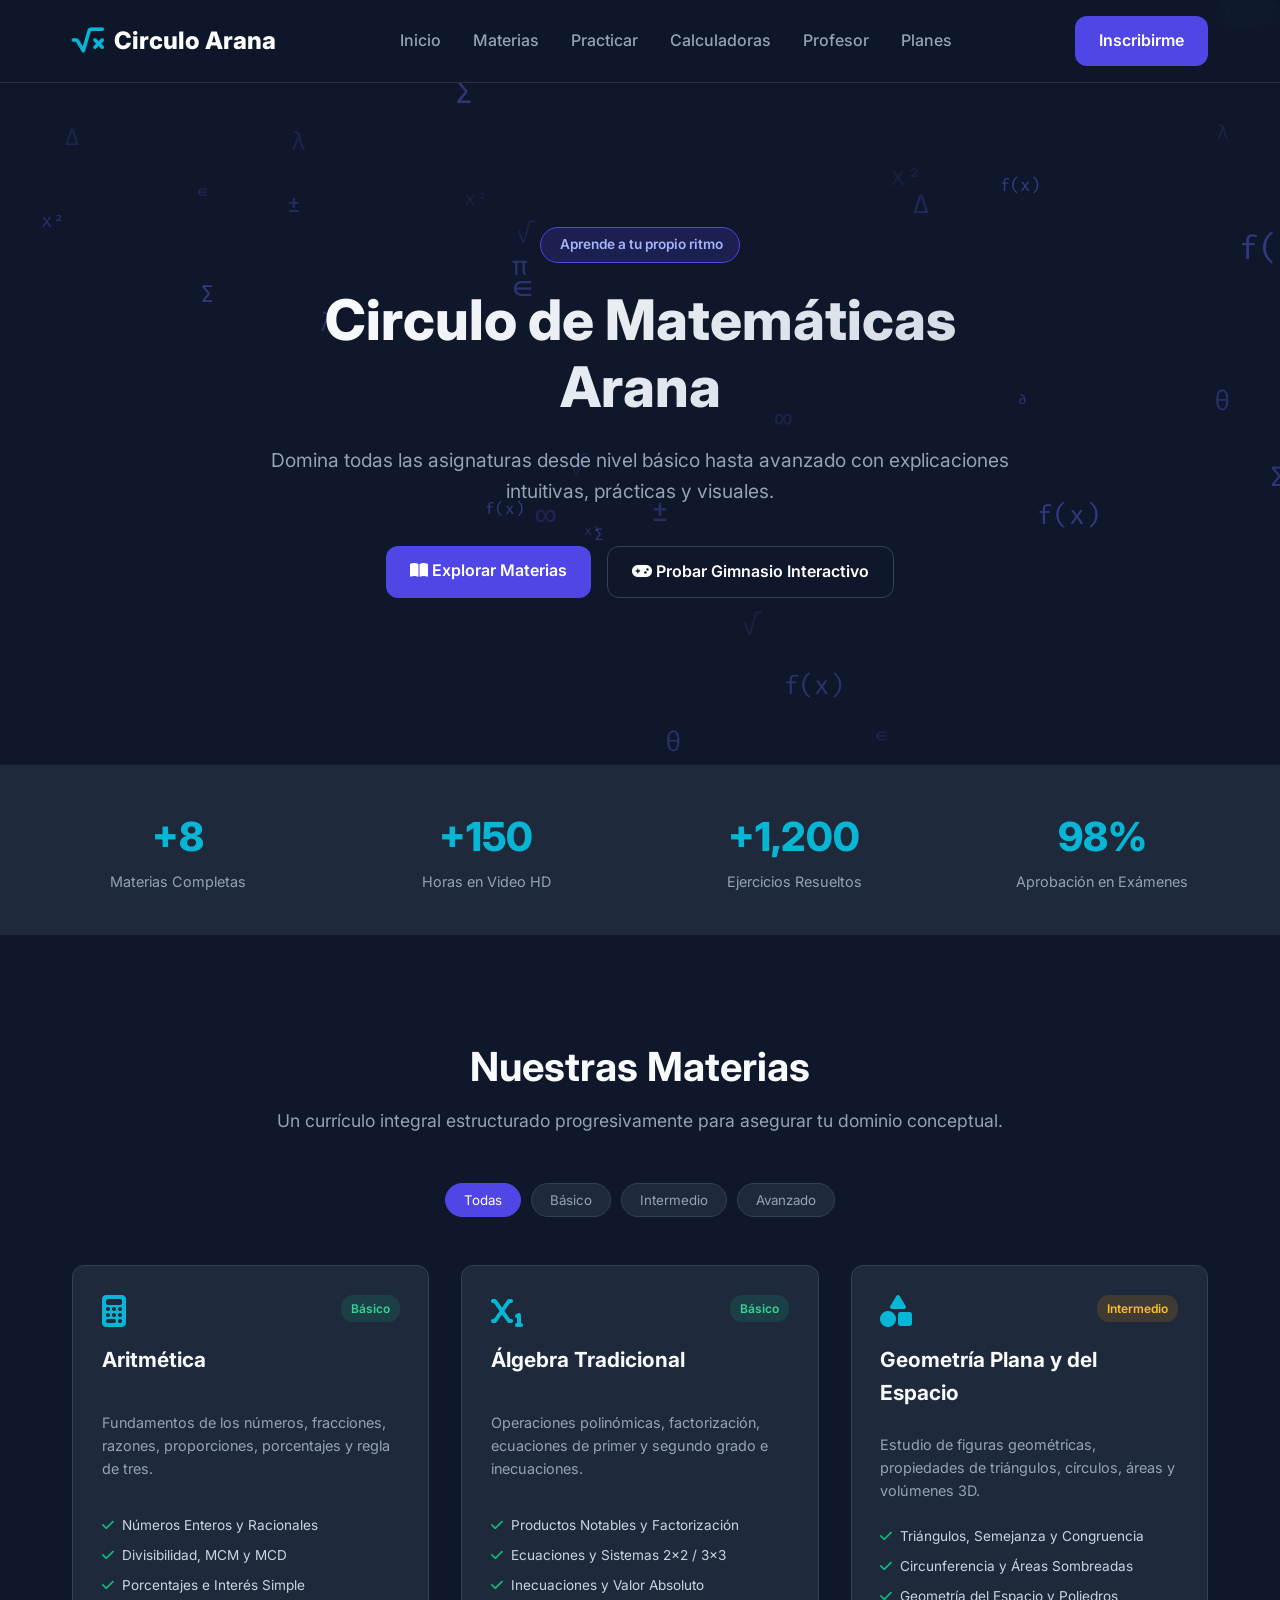
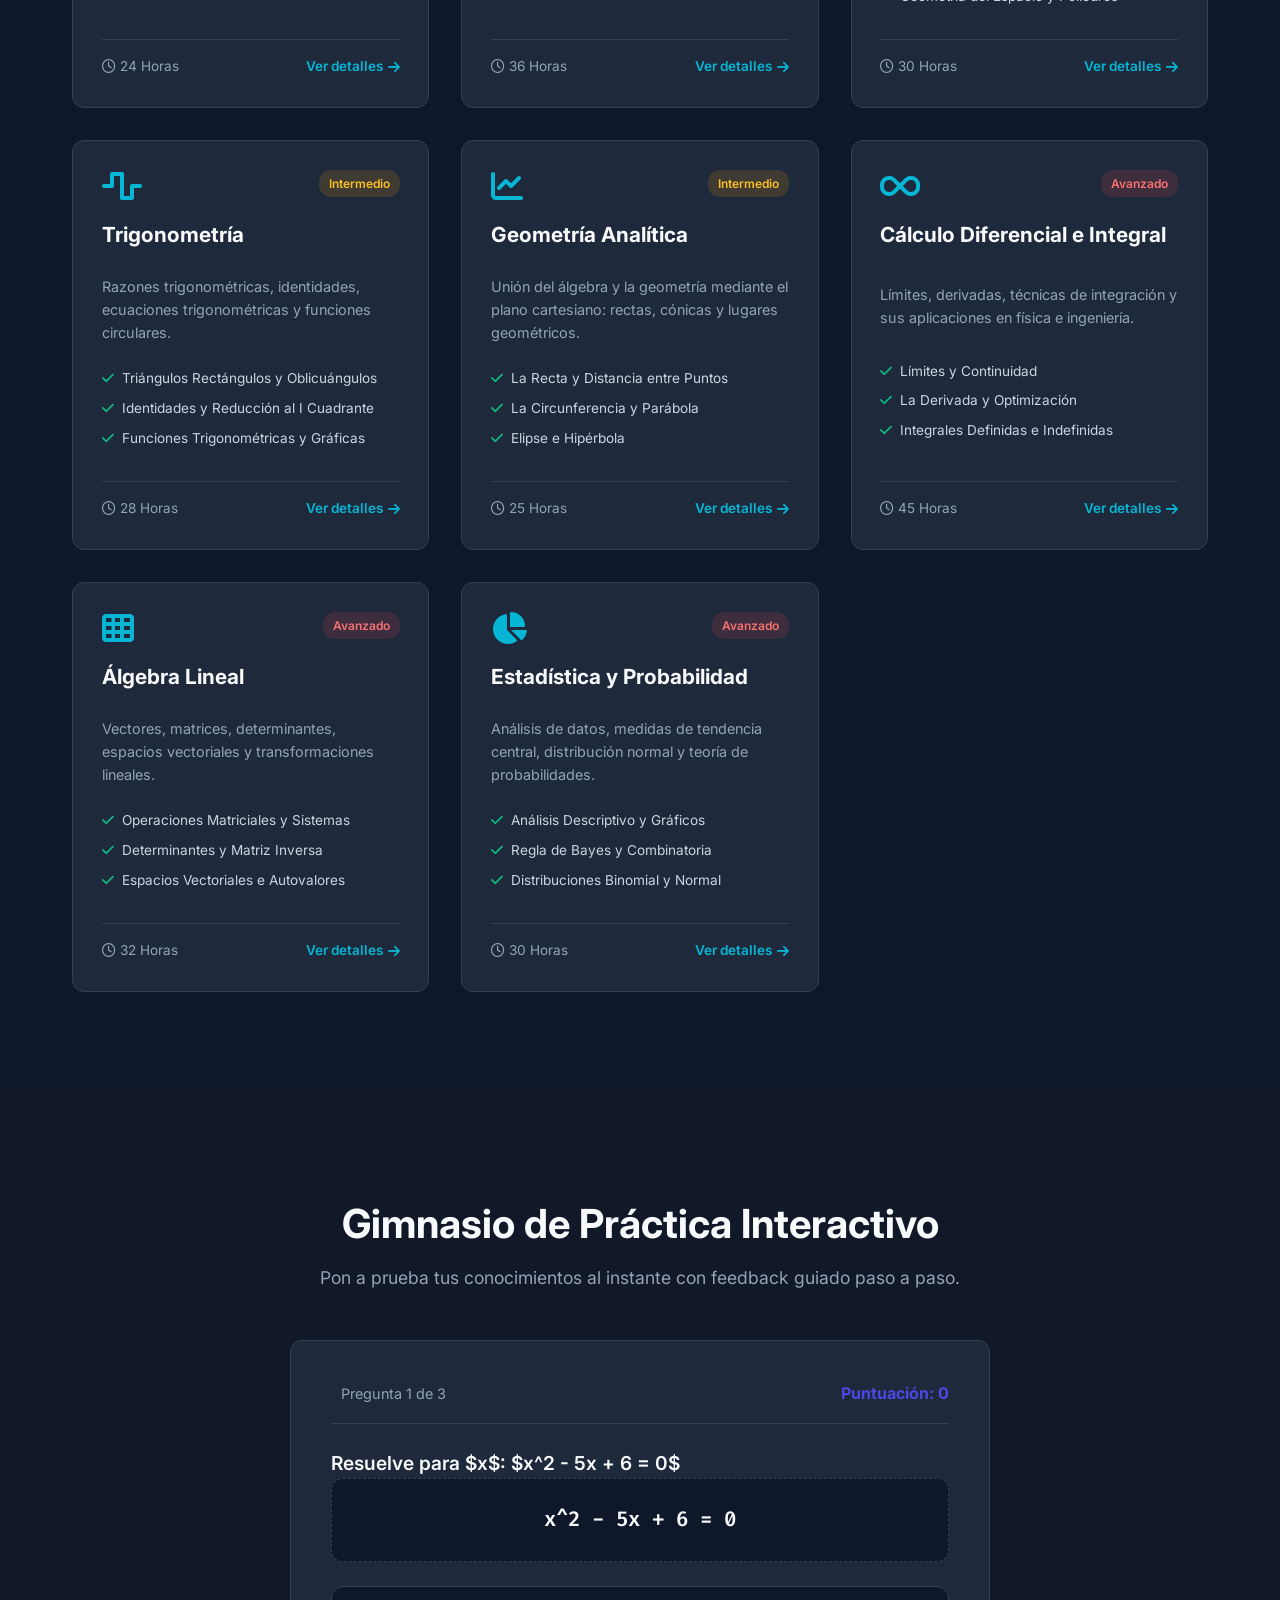
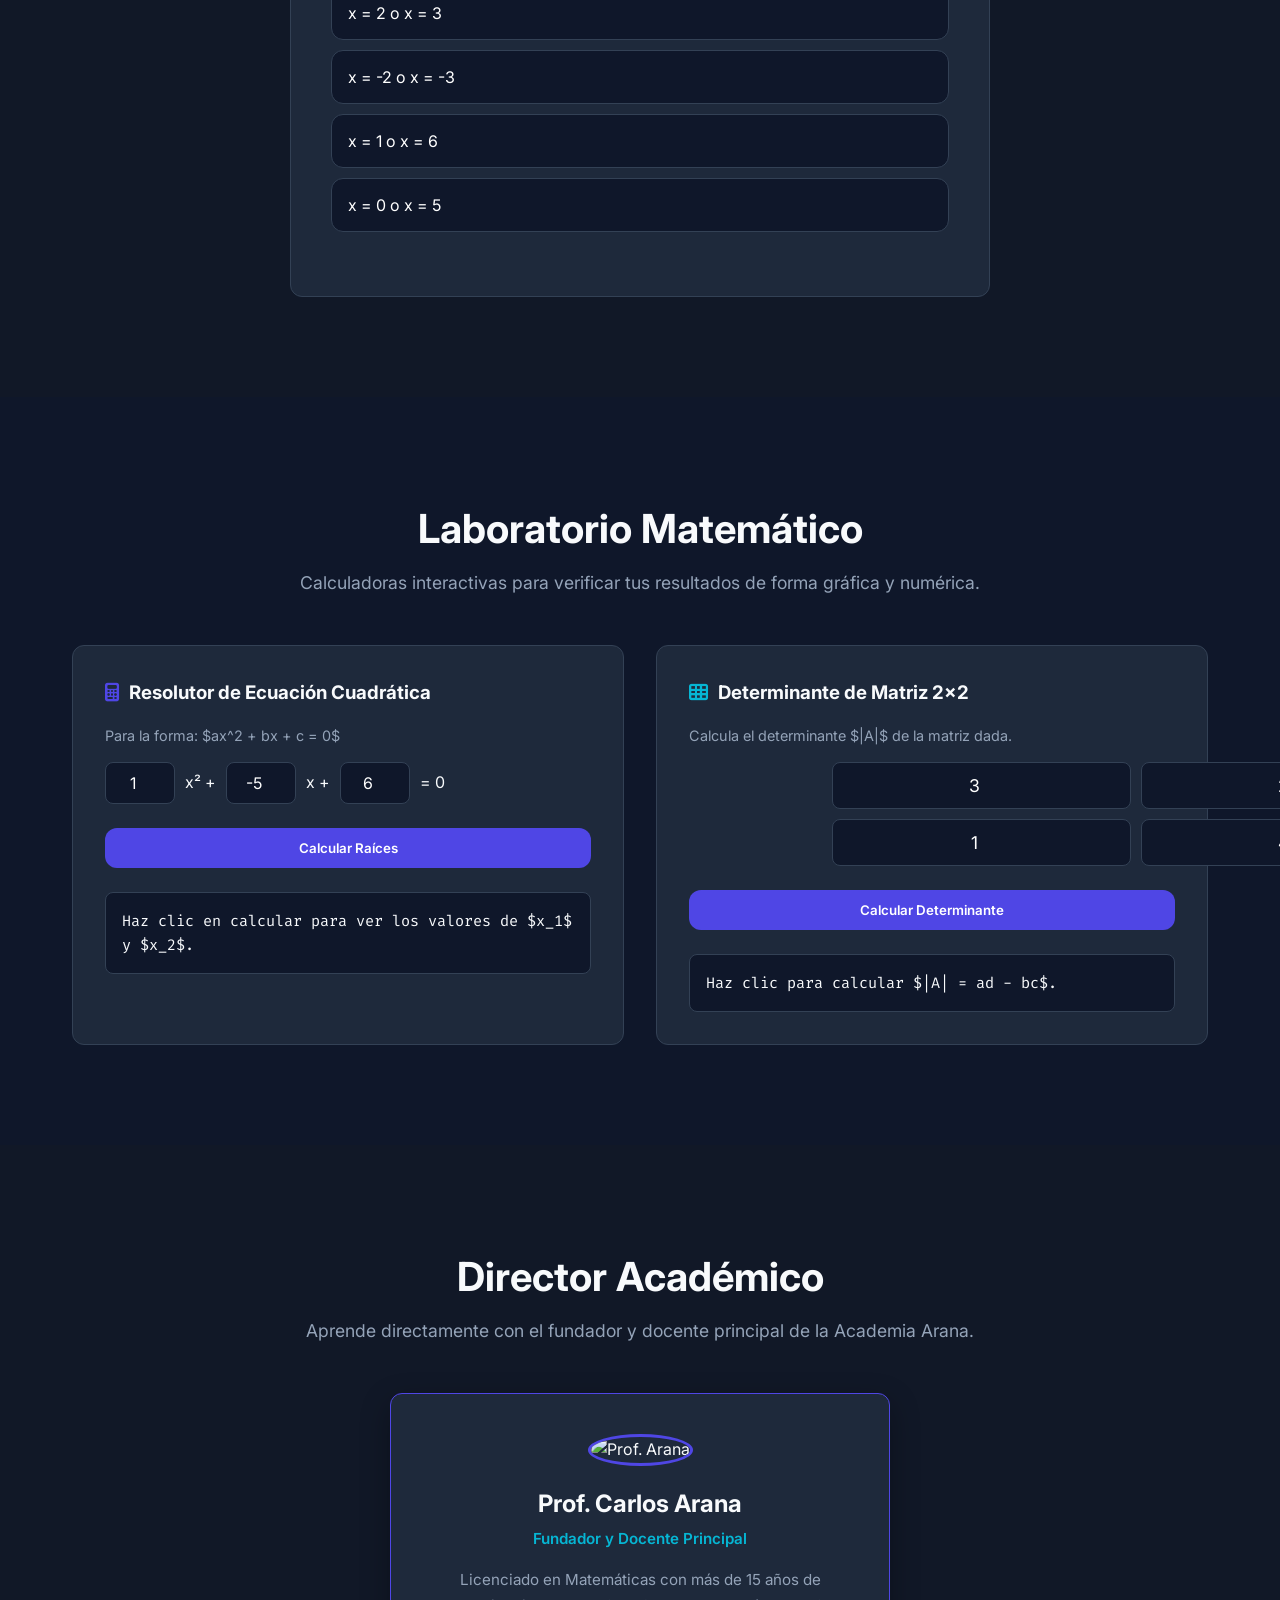
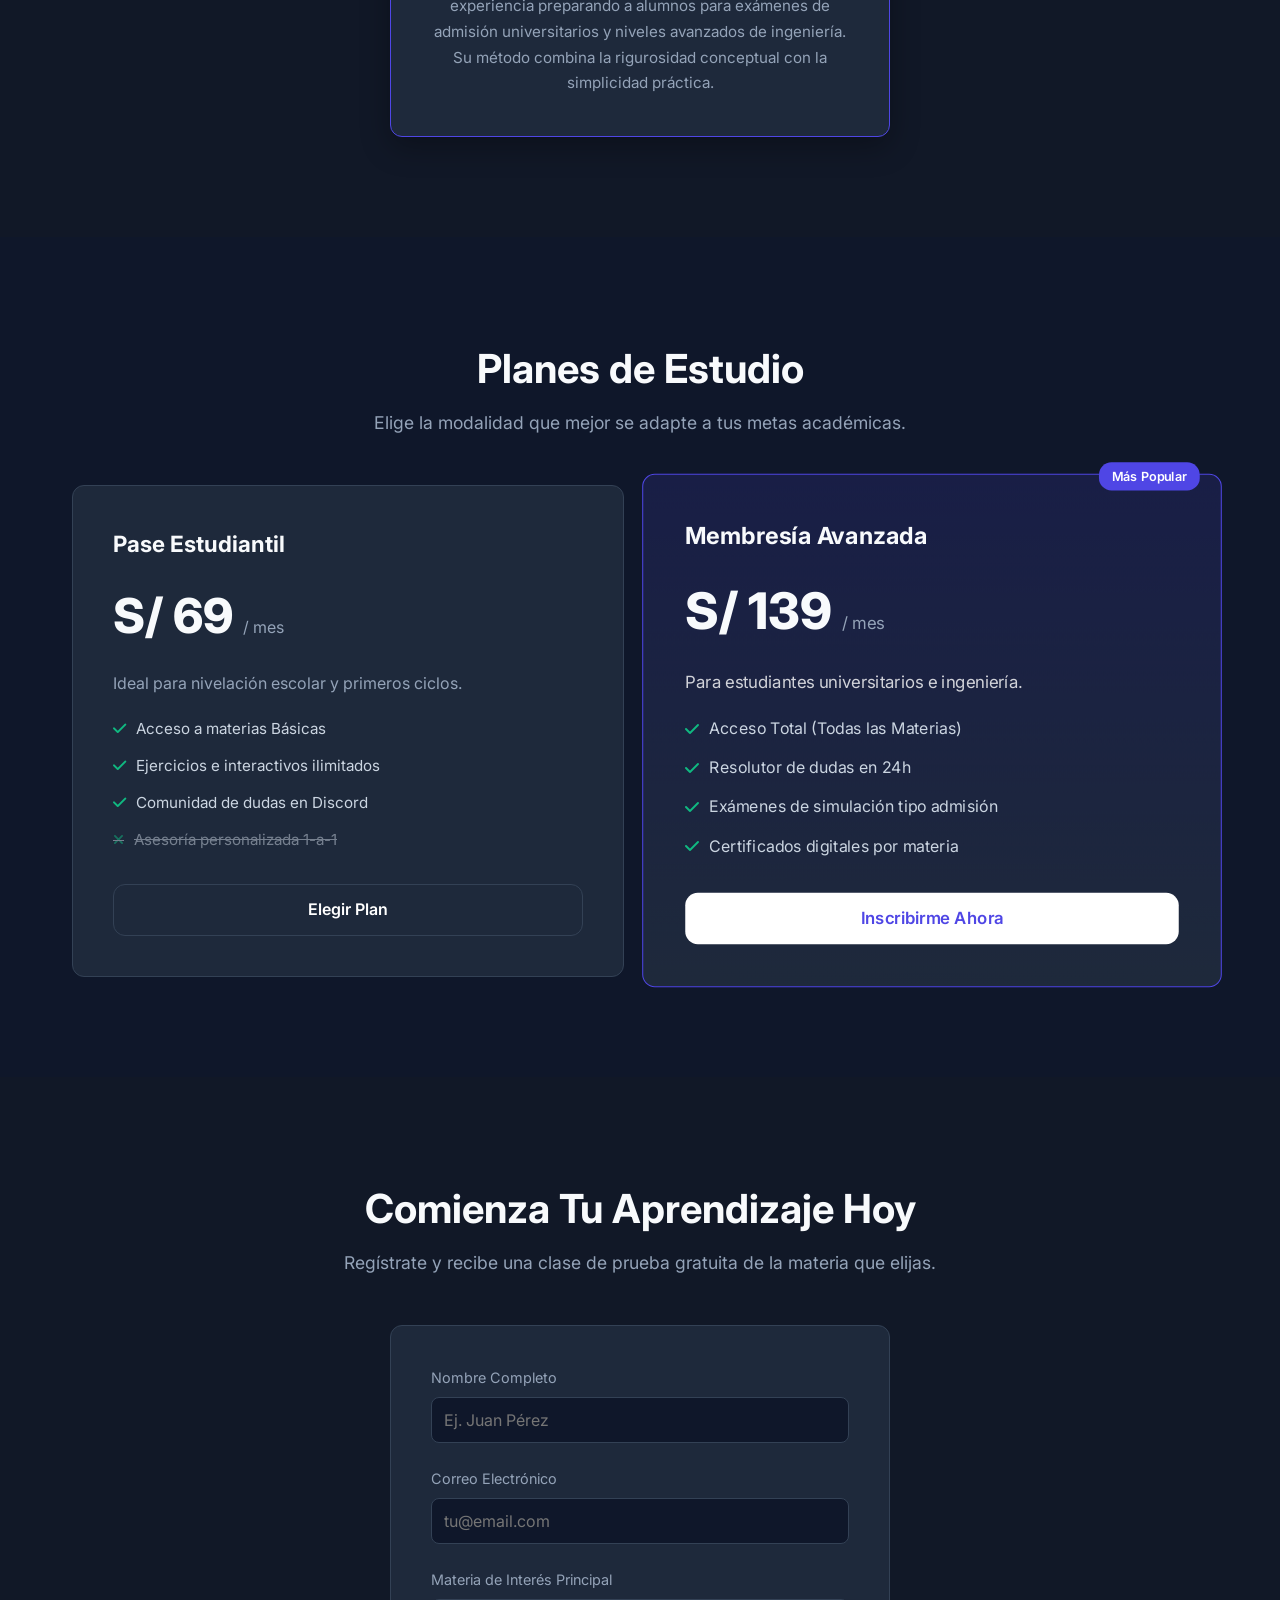
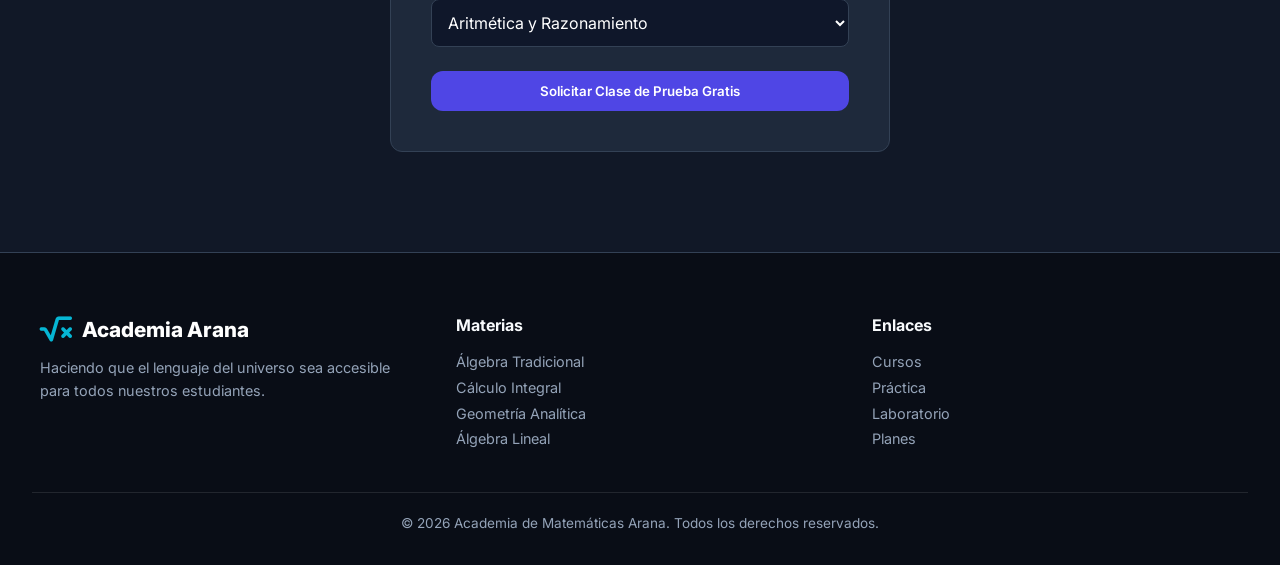
==== commit 3f66cb75: "Update index.html" ====
--- a/index.html
+++ b/index.html
@@ -3,7 +3,7 @@
 <head>
   <meta charset="UTF-8">
   <meta name="viewport" content="width=device-width, initial-scale=1.0">
-  <title>Academia de Matemáticas Arana - Domina los Números</title>
+  <title>Circulo de Matemáticas Arana - Domina los Números</title>
 
   <!-- Google Fonts & Font Awesome Icons -->
   <link rel="preconnect" href="https://fonts.googleapis.com">
@@ -25,7 +25,7 @@
     <div class="nav-container">
       <a href="#" class="logo">
         <i class="fa-solid fa-square-root-variable logo-icon"></i>
-        <span>Academia Arana</span>
+        <span>Circulo Arana</span>
       </a>
       <nav>
         <ul class="nav-links">
@@ -46,7 +46,7 @@
     <canvas class="hero-canvas" id="mathCanvas"></canvas>
     <div class="hero-content">
       <div class="hero-tag"><i class="fa-solid fa-sparkles"></i> Aprende a tu propio ritmo</div>
-      <h1>Academia de Matemáticas Arana</h1>
+      <h1>Circulo de Matemáticas Arana</h1>
       <p>Domina todas las asignaturas desde nivel básico hasta avanzado con explicaciones intuitivas, prácticas y visuales.</p>
       <div class="hero-btns">
         <a href="#materias" class="btn btn-primary"><i class="fa-solid fa-book-open"></i> Explorar Materias</a>
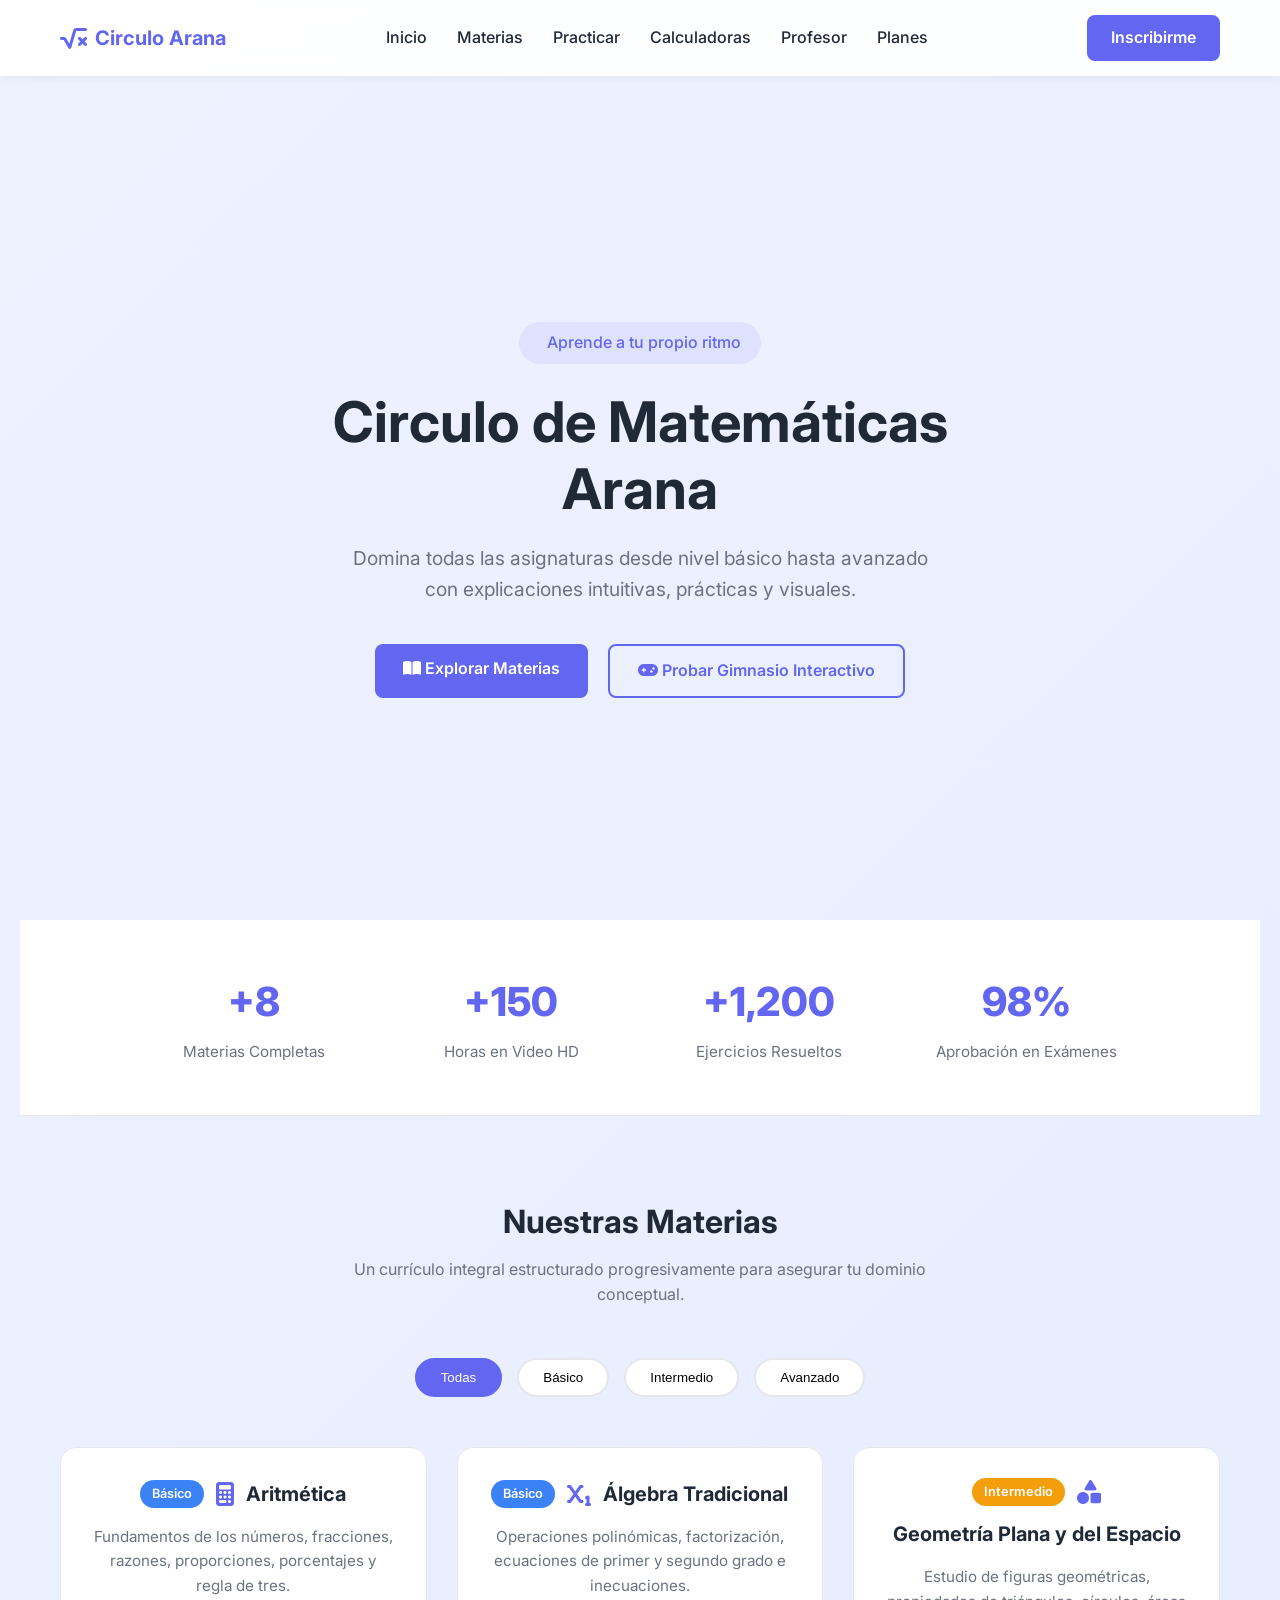
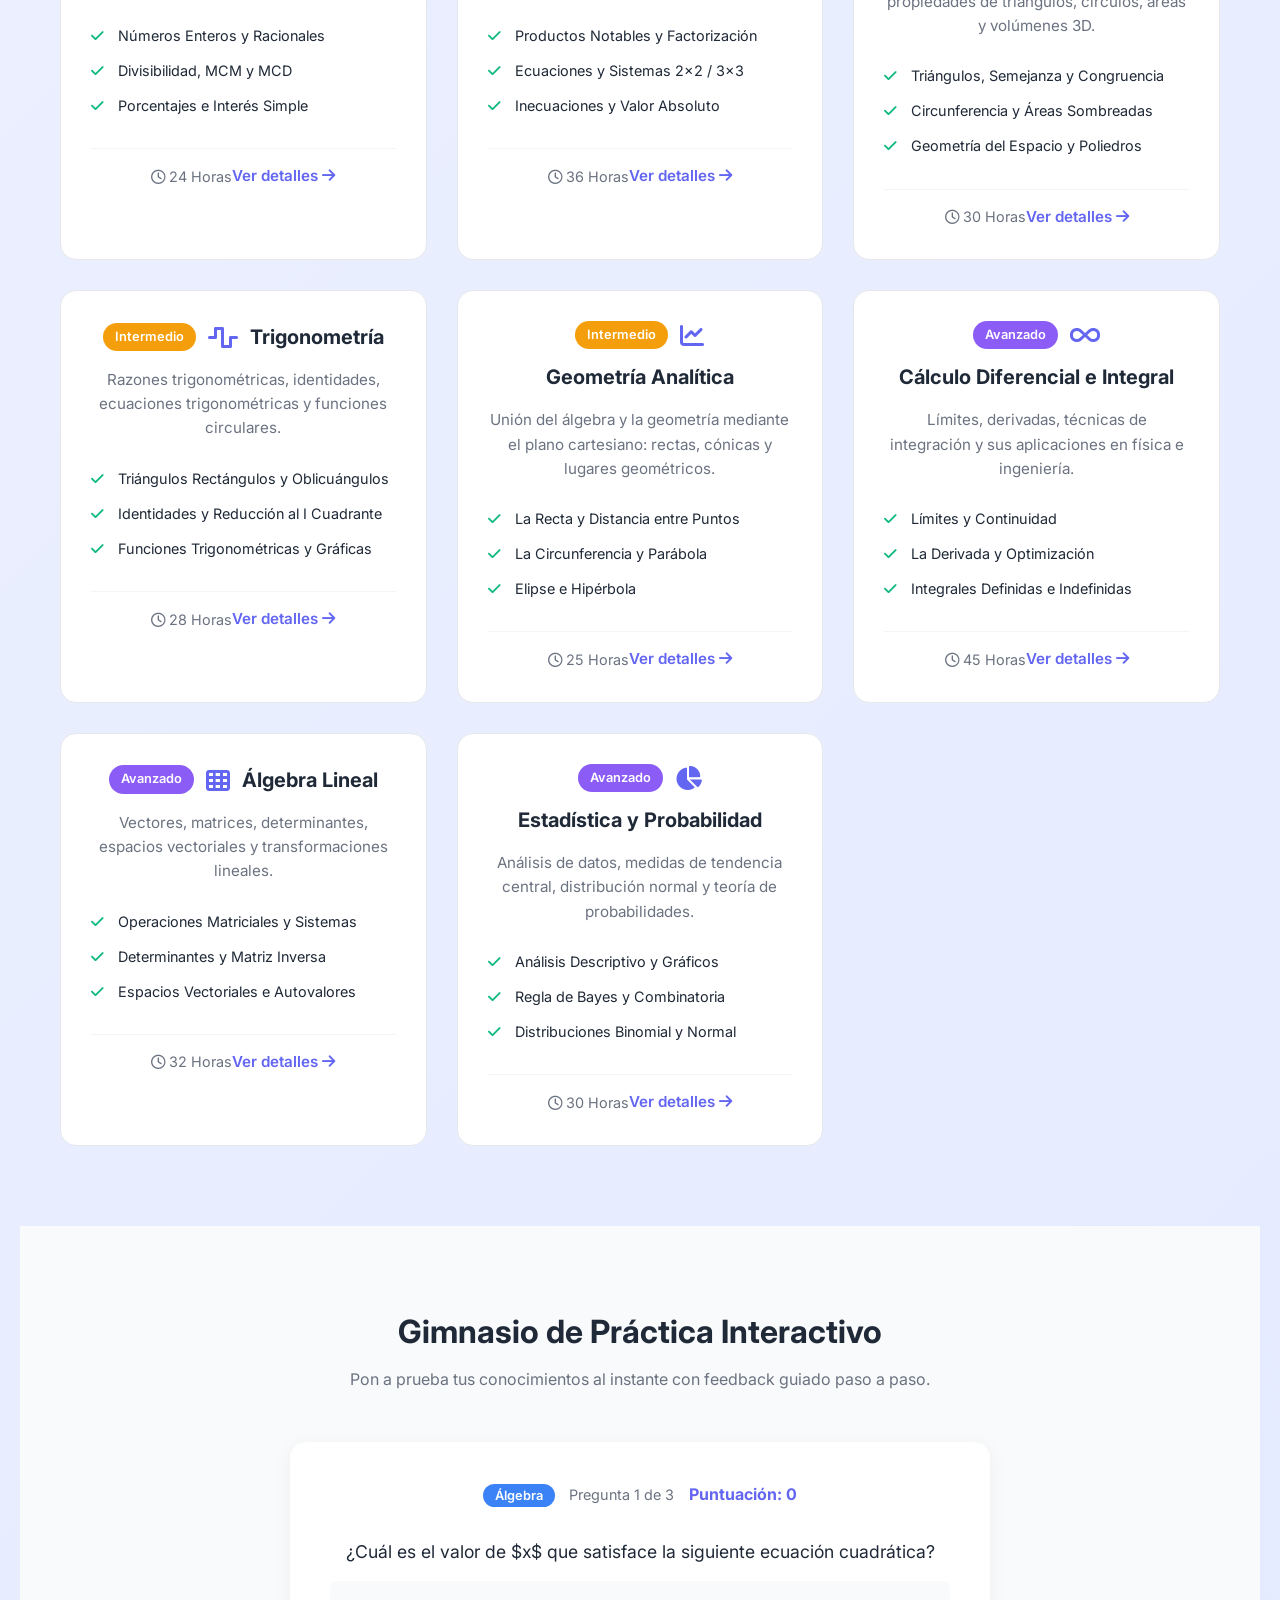
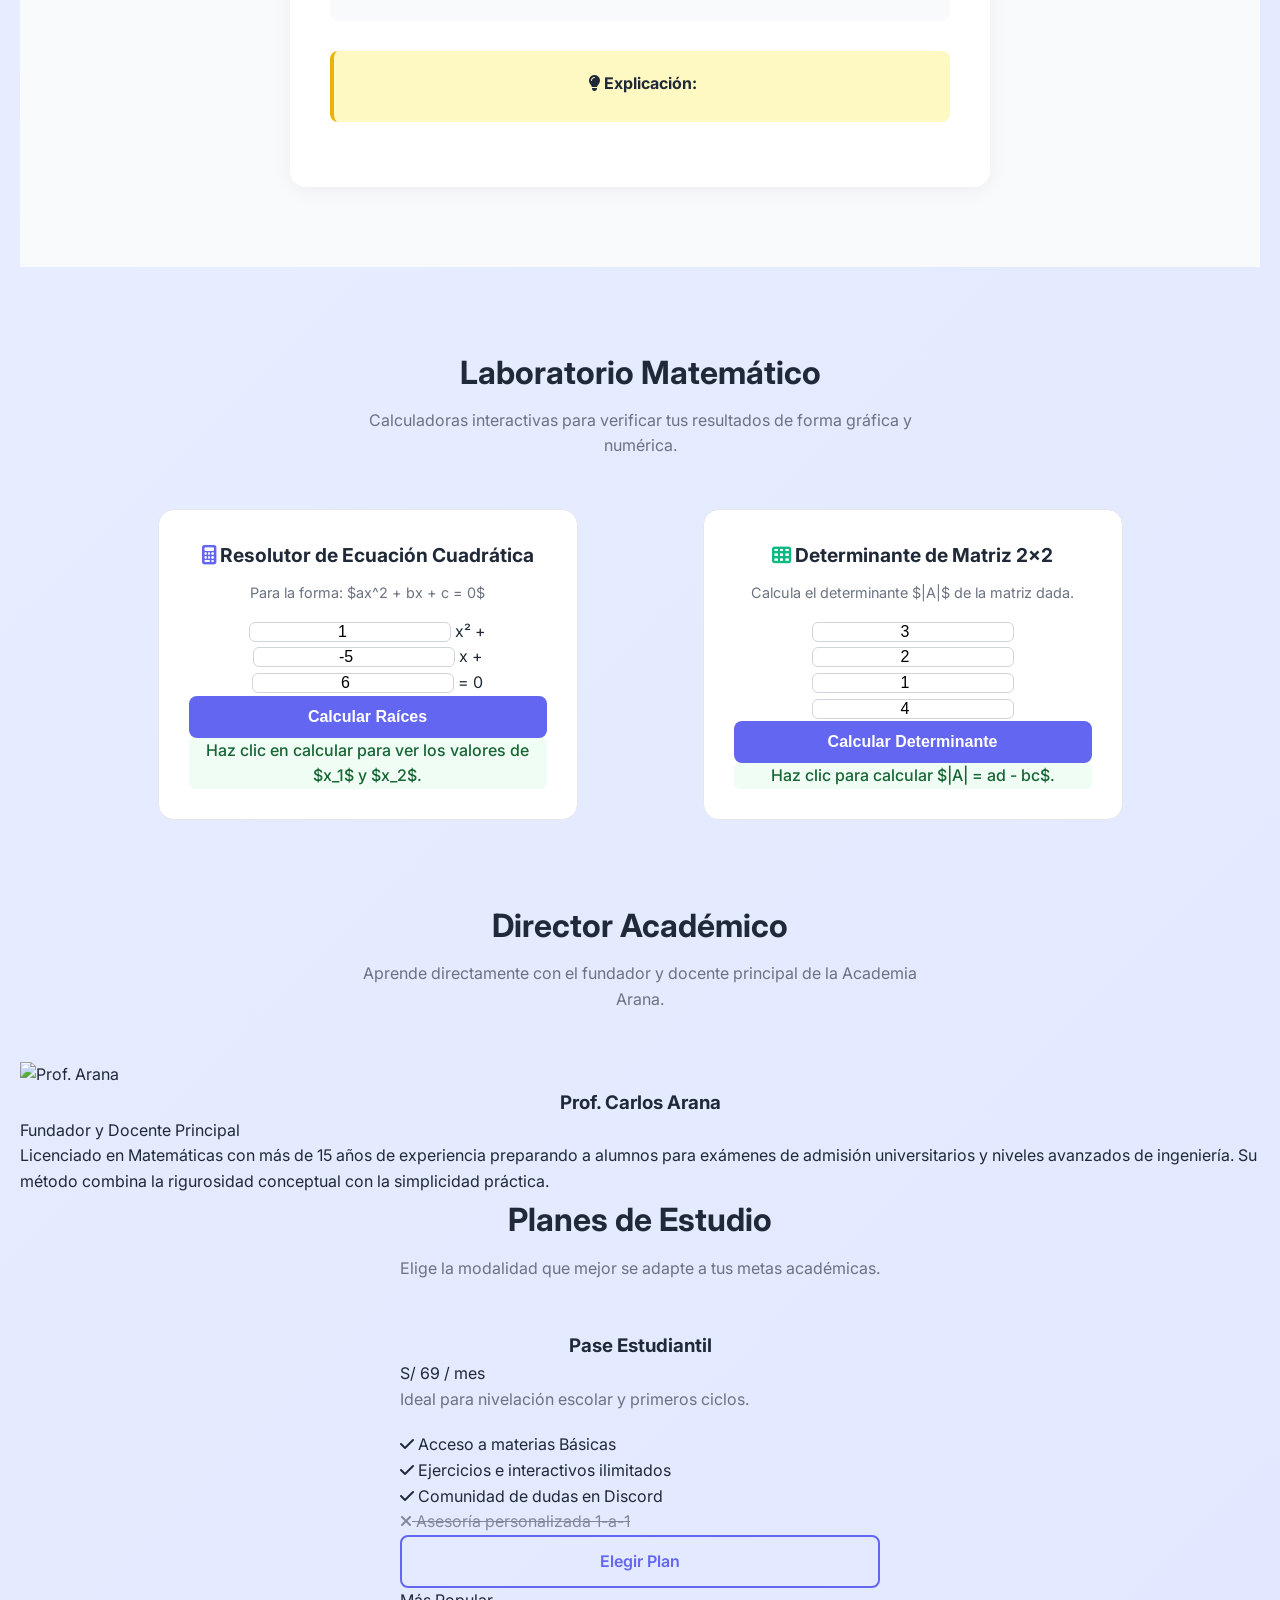
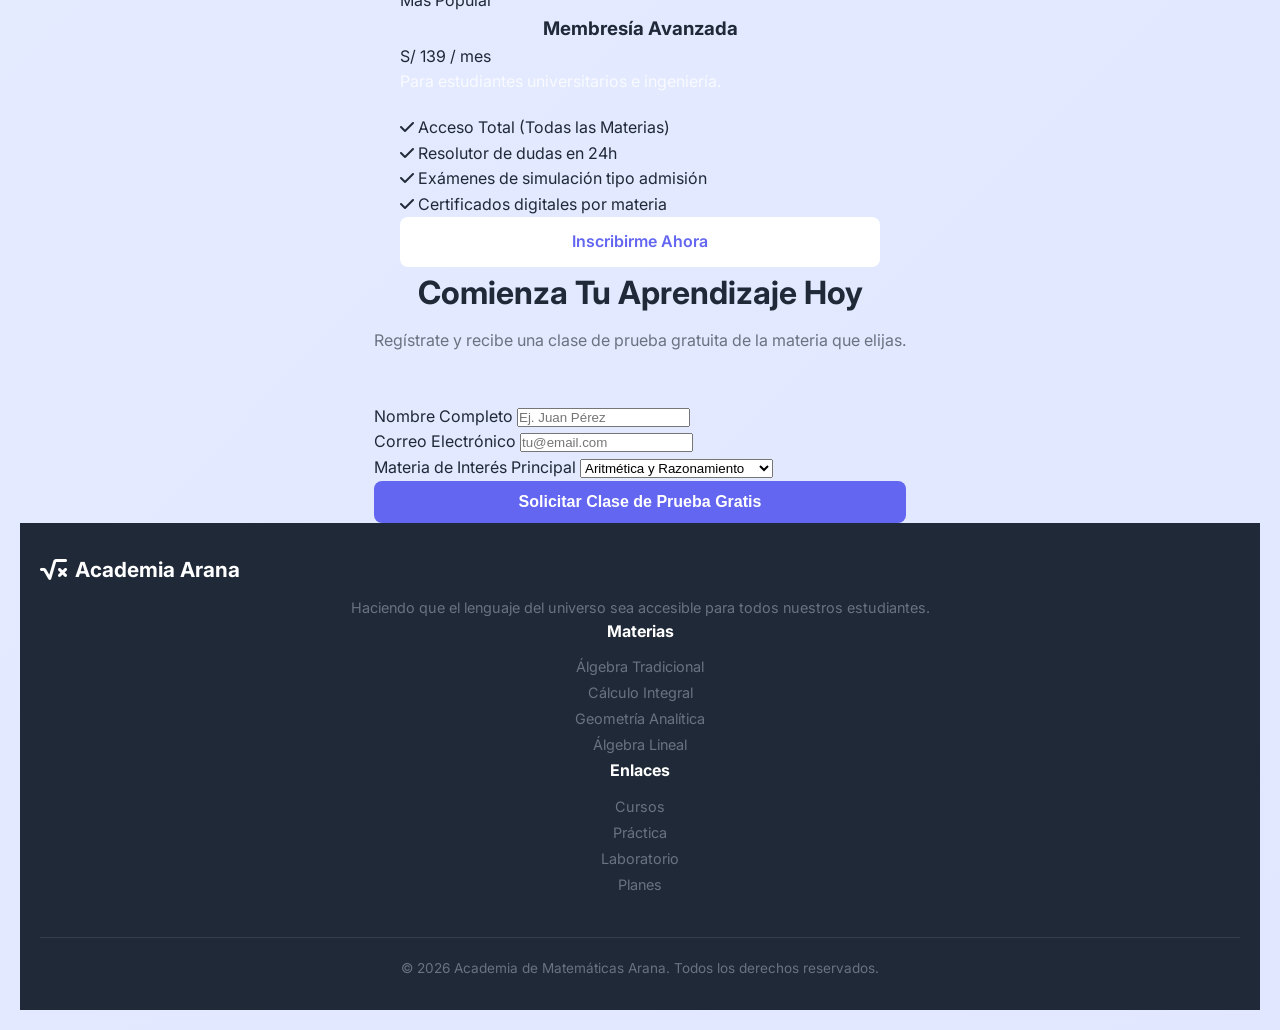
==== commit 7fd0b7a5: "Update index.html" ====
--- a/index.html
+++ b/index.html
@@ -494,8 +494,8 @@
         if (p.y < 0) p.y = canvas.height;
         if (p.y > canvas.height) p.y = 0;
 
-        ctx.fillStyle = `rgba(99, 102, 241, ${p.opacity})`;
-        ctx.font = `${p.size}px 'Fira Code', monospace`;
+        ctx.fillStyle = rgba(99, 102, 241, ${p.opacity});
+        ctx.font = ${p.size}px 'Fira Code', monospace;
         ctx.fillText(p.text, p.x, p.y);
       });
 
@@ -575,7 +575,7 @@
       
       const badge = document.getElementById('quizCategory');
       badge.textContent = q.category;
-      badge.className = `badge ${q.badgeClass}`;
+      badge.className = badge ${q.badgeClass};
 
       document.getElementById('currentQ').textContent = currentQIdx + 1;
       document.getElementById('questionText').innerHTML = q.question;
@@ -636,7 +636,7 @@
       if (currentQIdx < quizData.length) {
         renderQuiz();
       } else {
-        alert(`¡Felicidades! Has completado la práctica con una puntuación de ${score} puntos.`);
+        alert(¡Felicidades! Has completado la práctica con una puntuación de ${score} puntos.);
         currentQIdx = 0;
         score = 0;
         document.getElementById('score').textContent = score;
@@ -670,14 +670,14 @@
       if (disc > 0) {
         const x1 = (-b + Math.sqrt(disc)) / (2 * a);
         const x2 = (-b - Math.sqrt(disc)) / (2 * a);
-        resDiv.innerHTML = `<strong>Discriminante ($\Delta = ${disc}$):</strong> 2 raíces reales distintas.<br><strong>x₁ = ${x1.toFixed(2)}</strong>, <strong>x₂ = ${x2.toFixed(2)}</strong>`;
+        resDiv.innerHTML = <strong>Discriminante ($\Delta = ${disc}$):</strong> 2 raíces reales distintas.<br><strong>x₁ = ${x1.toFixed(2)}</strong>, <strong>x₂ = ${x2.toFixed(2)}</strong>;
       } else if (disc === 0) {
         const x = -b / (2 * a);
-        resDiv.innerHTML = `<strong>Discriminante ($\Delta = 0$):</strong> Raíz doble.<br><strong>x₁ = x₂ = ${x.toFixed(2)}</strong>`;
+        resDiv.innerHTML = <strong>Discriminante ($\Delta = 0$):</strong> Raíz doble.<br><strong>x₁ = x₂ = ${x.toFixed(2)}</strong>;
       } else {
         const real = (-b / (2 * a)).toFixed(2);
         const imag = (Math.sqrt(-disc) / (2 * a)).toFixed(2);
-        resDiv.innerHTML = `<strong>Discriminante ($\Delta = ${disc}$):</strong> Raíses complejas conjugadas.<br><strong>x = ${real} ± ${imag}i</strong>`;
+        resDiv.innerHTML = <strong>Discriminante ($\Delta = ${disc}$):</strong> Raíses complejas conjugadas.<br><strong>x = ${real} ± ${imag}i</strong>;
       }
     }
 
@@ -690,7 +690,7 @@
       const det = (m11 * m22) - (m12 * m21);
       const resDiv = document.getElementById('detResult');
 
-      resDiv.innerHTML = `<strong>Procedimiento:</strong> (${m11} × ${m22}) - (${m12} × ${m21})<br><strong>|A| = ${det}</strong>`;
+      resDiv.innerHTML = <strong>Procedimiento:</strong> (${m11} × ${m22}) - (${m12} × ${m21})<br><strong>|A| = ${det}</strong>;
     }
 
     /* 5. FORMULARIO DE REGISTRO */
@@ -698,7 +698,7 @@
       e.preventDefault();
       const name = document.getElementById('name').value;
       const subject = document.getElementById('subjectSelect').value;
-      alert(`¡Gracias, ${name}! Tu solicitud para la clase de prueba en Academia Arana (${subject}) ha sido enviada con éxito.`);
+      alert(¡Gracias, ${name}! Tu solicitud para la clase de prueba en Academia Arana (${subject}) ha sido enviada con éxito.);
       document.getElementById('registrationForm').reset();
     }
   </script>
--- a/academiaestilo.css
+++ b/academiaestilo.css
@@ -1,49 +1,111 @@
-/* =============================================================
-   VARIABLES GLOBALES Y RESET
-   ============================================================= */
+/* ====== ESTILOS GENERALES ====== */
 :root {
-  --primary-color: #4f46e5;
-  --primary-hover: #4338ca;
-  --secondary-color: #06b6d4;
-  --dark-bg: #0f172a;
-  --card-bg: #1e293b;
-  --light-bg: #f8fafc;
-  --text-dark: #0f172a;
-  --text-light: #f8fafc;
-  --gray-color: #94a3b8;
-  --border-color: #334155;
+  --primary-color: #6366f1;
+  --secondary-color: #10b981;
+  --dark-color: #1f2937;
+  --light-color: #f9fafb;
+  --gray-color: #6b7280;
   --success-color: #10b981;
   --danger-color: #ef4444;
-  --radius: 12px;
-  --transition: all 0.3s ease;
+  --basico: #3b82f6;
+  --intermedio: #f59e0b;
+  --avanzado: #8b5cf6;
 }
 
 * {
   margin: 0;
   padding: 0;
   box-sizing: border-box;
+}
+
+body {
   font-family: 'Inter', sans-serif;
-}
-
-body {
-  background-color: var(--dark-bg);
-  color: var(--text-light);
   line-height: 1.6;
-  overflow-x: hidden;
-}
-
-/* =============================================================
-   ENCABEZADO / NAVEGACIÓN
-   ============================================================= */
+  color: var(--dark-color);
+  background: linear-gradient(135deg, #eef2ff 0%, #e0e7ff 100%);
+  min-height: 100vh;
+  padding: 20px;
+  display: flex;
+  flex-direction: column;
+  align-items: center;
+}
+
+a {
+  text-decoration: none;
+}
+
+ul {
+  list-style: none;
+}
+
+h1, h2, h3, h4 {
+  font-weight: 700;
+  text-align: center;
+}
+
+.section-title {
+  text-align: center;
+  margin-bottom: 50px;
+  width: 100%;
+}
+
+.section-title h2 {
+  font-size: 2rem;
+  color: var(--dark-color);
+  margin-bottom: 10px;
+}
+
+.section-title p {
+  color: var(--gray-color);
+  max-width: 600px;
+  margin: 0 auto;
+  text-align: center;
+}
+
+/* ====== BOTONES ====== */
+.btn {
+  display: inline-block;
+  padding: 12px 28px;
+  border-radius: 8px;
+  font-weight: 600;
+  cursor: pointer;
+  border: none;
+  font-size: 1rem;
+  transition: all 0.3s ease;
+  text-align: center;
+}
+
+.btn-primary {
+  background: var(--primary-color);
+  color: white;
+}
+
+.btn-primary:hover {
+  background: #4f46e5;
+  transform: translateY(-2px);
+}
+
+.btn-outline {
+  background: transparent;
+  border: 2px solid var(--primary-color);
+  color: var(--primary-color);
+}
+
+.btn-outline:hover {
+  background: var(--primary-color);
+  color: white;
+}
+
+/* ====== NAVEGACIÓN ====== */
 header {
   position: fixed;
   top: 0;
-  left: 0;
-  width: 100%;
-  background: rgba(15, 23, 42, 0.9);
+  width: 100%;
+  background: rgba(255, 255, 255, 0.95);
   backdrop-filter: blur(10px);
+  box-shadow: 0 2px 10px rgba(0,0,0,0.05);
   z-index: 1000;
-  border-bottom: 1px solid rgba(255, 255, 255, 0.1);
+  padding: 15px 0;
 }
 
 .nav-container {
@@ -52,86 +114,52 @@
   display: flex;
   justify-content: space-between;
   align-items: center;
-  padding: 1rem 2rem;
+  padding: 0 20px;
 }
 
 .logo {
   display: flex;
   align-items: center;
-  gap: 10px;
+  gap: 8px;
+  font-size: 1.25rem;
+  font-weight: 700;
+  color: var(--primary-color);
+}
+
+.logo-icon {
   font-size: 1.5rem;
-  font-weight: 800;
-  color: #fff;
-  text-decoration: none;
-}
-
-.logo-icon {
-  color: var(--secondary-color);
-  font-size: 1.8rem;
 }
 
 .nav-links {
   display: flex;
-  list-style: none;
-  gap: 2rem;
+  gap: 30px;
 }
 
 .nav-links a {
-  color: var(--gray-color);
-  text-decoration: none;
+  color: var(--dark-color);
   font-weight: 500;
-  transition: var(--transition);
+  transition: color 0.3s;
 }
 
 .nav-links a:hover {
-  color: #fff;
-}
-
-.btn {
-  display: inline-block;
-  padding: 0.75rem 1.5rem;
-  border-radius: var(--radius);
-  font-weight: 600;
-  text-decoration: none;
-  cursor: pointer;
-  border: none;
-  transition: var(--transition);
-}
-
-.btn-primary {
-  background-color: var(--primary-color);
-  color: #fff;
-}
-
-.btn-primary:hover {
-  background-color: var(--primary-hover);
-  transform: translateY(-2px);
-  box-shadow: 0 4px 20px rgba(79, 70, 229, 0.4);
-}
-
-.btn-outline {
-  background: transparent;
-  color: #fff;
-  border: 1px solid var(--border-color);
-}
-
-.btn-outline:hover {
-  background: rgba(255, 255, 255, 0.05);
-  border-color: #fff;
-}
-
-/* =============================================================
-   SECCIÓN HERO
-   ============================================================= */
+  color: var(--primary-color);
+}
+
+.nav-btn {
+  padding: 10px 24px;
+}
+
+/* ====== SECCIÓN HERO ====== */
 .hero {
   position: relative;
-  padding: 160px 2rem 100px;
-  text-align: center;
-  display: flex;
-  flex-direction: column;
+  min-height: 100vh;
+  display: flex;
   align-items: center;
   justify-content: center;
-  min-height: 85vh;
+  text-align: center;
+  padding-top: 80px;
+  overflow: hidden;
+  width: 100%;
 }
 
 .hero-canvas {
@@ -141,586 +169,388 @@
   width: 100%;
   height: 100%;
   z-index: 1;
-  pointer-events: none;
 }
 
 .hero-content {
   position: relative;
   z-index: 2;
   max-width: 800px;
+  padding: 40px 20px;
+  text-align: center;
 }
 
 .hero-tag {
-  display: inline-block;
-  padding: 6px 16px;
-  background: rgba(79, 70, 229, 0.2);
-  border: 1px solid var(--primary-color);
+  display: inline-flex;
+  align-items: center;
+  gap: 8px;
+  background: rgba(99, 102, 241, 0.1);
+  color: var(--primary-color);
+  padding: 8px 20px;
   border-radius: 50px;
-  color: #a5b4fc;
-  font-size: 0.85rem;
-  margin-bottom: 1.5rem;
-  font-weight: 600;
+  font-weight: 500;
+  margin-bottom: 25px;
 }
 
 .hero h1 {
   font-size: 3.5rem;
-  font-weight: 800;
   line-height: 1.2;
-  margin-bottom: 1.5rem;
-  background: linear-gradient(135deg, #ffffff 0%, #cbd5e1 100%);
-  -webkit-background-clip: text;
-  -webkit-text-fill-color: transparent;
+  margin-bottom: 20px;
+  color: var(--dark-color);
+  text-align: center;
 }
 
 .hero p {
   font-size: 1.2rem;
   color: var(--gray-color);
-  margin-bottom: 2.5rem;
+  margin-bottom: 40px;
+  max-width: 600px;
+  margin-left: auto;
+  margin-right: auto;
+  text-align: center;
 }
 
 .hero-btns {
   display: flex;
-  gap: 1rem;
+  gap: 20px;
   justify-content: center;
-}
-
-/* =============================================================
-   ESTADÍSTICAS
-   ============================================================= */
+  flex-wrap: wrap;
+}
+
+/* ====== ESTADÍSTICAS ====== */
 .stats-bar {
-  background: var(--card-bg);
-  border-y: 1px solid var(--border-color);
-  padding: 2.5rem 2rem;
+  background: white;
+  padding: 50px 20px;
+  border-bottom: 1px solid #e5e7eb;
+  width: 100%;
 }
 
 .stats-container {
+  max-width: 1000px;
+  margin: 0 auto;
+  display: grid;
+  grid-template-columns: repeat(4, 1fr);
+  gap: 30px;
+  text-align: center;
+}
+
+.stat-num {
+  display: block;
+  font-size: 2.5rem;
+  font-weight: 800;
+  color: var(--primary-color);
+  margin-bottom: 5px;
+}
+
+.stat-desc {
+  color: var(--gray-color);
+  font-size: 0.95rem;
+}
+
+/* ====== SECCIÓN MATERIAS ====== */
+.subjects-section {
+  padding: 80px 20px;
   max-width: 1200px;
   margin: 0 auto;
-  display: grid;
-  grid-template-columns: repeat(auto-fit, minmax(200px, 1fr));
-  gap: 2rem;
-  text-align: center;
-}
-
-.stat-item .stat-num {
-  font-size: 2.5rem;
-  font-weight: 800;
-  color: var(--secondary-color);
-  display: block;
-}
-
-.stat-item .stat-desc {
-  color: var(--gray-color);
-  font-size: 0.9rem;
-}
-
-/* =============================================================
-   SECCIÓN MATERIAS / CURSOS
-   ============================================================= */
-.subjects-section {
-  max-width: 1200px;
-  margin: 0 auto;
-  padding: 100px 2rem;
-}
-
-.section-title {
-  text-align: center;
-  margin-bottom: 3rem;
-}
-
-.section-title h2 {
-  font-size: 2.5rem;
-  font-weight: 700;
-  margin-bottom: 0.5rem;
-}
-
-.section-title p {
-  color: var(--gray-color);
-  font-size: 1.1rem;
+  width: 100%;
 }
 
 .filter-container {
   display: flex;
   justify-content: center;
-  gap: 10px;
-  margin-bottom: 3rem;
+  gap: 15px;
+  margin-bottom: 50px;
   flex-wrap: wrap;
 }
 
 .filter-btn {
-  background: var(--card-bg);
-  color: var(--gray-color);
-  border: 1px solid var(--border-color);
-  padding: 8px 18px;
-  border-radius: 20px;
+  padding: 10px 24px;
+  border: 2px solid #e5e7eb;
+  background: white;
+  border-radius: 50px;
   cursor: pointer;
-  transition: var(--transition);
-}
-
-.filter-btn:hover, .filter-btn.active {
+  font-weight: 500;
+  transition: all 0.3s;
+}
+
+.filter-btn.active {
+  border-color: var(--primary-color);
   background: var(--primary-color);
-  color: #fff;
-  border-color: var(--primary-color);
+  color: white;
 }
 
 .subjects-grid {
   display: grid;
-  grid-template-columns: repeat(auto-fill, minmax(320px, 1fr));
-  gap: 2rem;
+  grid-template-columns: repeat(auto-fill, minmax(350px, 1fr));
+  gap: 30px;
+  justify-items: center;
+  width: 100%;
 }
 
 .subject-card {
-  background: var(--card-bg);
-  border: 1px solid var(--border-color);
-  border-radius: var(--radius);
-  padding: 1.8rem;
-  display: flex;
-  flex-direction: column;
-  justify-content: space-between;
-  transition: var(--transition);
+  background: white;
+  border: 1px solid #e5e7eb;
+  border-radius: 16px;
+  padding: 30px;
+  transition: all 0.3s;
+  width: 100%;
+  max-width: 380px;
+  text-align: center;
 }
 
 .subject-card:hover {
   transform: translateY(-5px);
+  box-shadow: 0 10px 40px rgba(99, 102, 241, 0.1);
   border-color: var(--primary-color);
-  box-shadow: 0 10px 30px rgba(0, 0, 0, 0.3);
 }
 
 .card-header {
-  position: relative;
-  margin-bottom: 1rem;
+  display: flex;
+  flex-wrap: wrap;
+  align-items: center;
+  justify-content: center;
+  gap: 12px;
+  margin-bottom: 15px;
+}
+
+.badge {
+  padding: 4px 12px;
+  border-radius: 50px;
+  font-size: 0.8rem;
+  font-weight: 600;
+  color: white;
+}
+
+.badge-basico {
+  background: var(--basico);
+}
+
+.badge-intermedio {
+  background: var(--intermedio);
+}
+
+.badge-avanzado {
+  background: var(--avanzado);
 }
 
 .card-icon {
-  font-size: 2rem;
-  color: var(--secondary-color);
-  margin-bottom: 1rem;
-}
-
-.badge {
-  position: absolute;
-  top: 0;
-  right: 0;
-  padding: 4px 10px;
-  border-radius: 12px;
-  font-size: 0.75rem;
-  font-weight: 600;
-}
-
-.badge-basico { background: rgba(16, 185, 129, 0.15); color: #34d399; }
-.badge-intermedio { background: rgba(245, 158, 11, 0.15); color: #fbbf24; }
-.badge-avanzado { background: rgba(239, 68, 68, 0.15); color: #f87171; }
+  font-size: 1.5rem;
+  color: var(--primary-color);
+}
 
 .subject-card h3 {
-  font-size: 1.3rem;
-  margin-bottom: 0.5rem;
+  font-size: 1.25rem;
+  color: var(--dark-color);
+  text-align: center;
 }
 
 .card-desc {
   color: var(--gray-color);
+  font-size: 0.95rem;
+  margin-bottom: 20px;
+  line-height: 1.6;
+  text-align: center;
+}
+
+.syllabus-list {
+  margin-bottom: 25px;
+  text-align: left;
+}
+
+.syllabus-list li {
+  padding: 6px 0;
   font-size: 0.9rem;
-  margin-bottom: 1.5rem;
-}
-
-.syllabus-list {
-  list-style: none;
-  margin-bottom: 1.5rem;
-}
-
-.syllabus-list li {
-  font-size: 0.85rem;
-  color: #cbd5e1;
-  margin-bottom: 8px;
-  display: flex;
-  align-items: center;
-  gap: 8px;
-}
-
-.syllabus-list li i {
+  color: var(--dark-color);
+}
+
+.syllabus-list i {
   color: var(--success-color);
+  margin-right: 10px;
 }
 
 .card-footer {
-  border-top: 1px solid var(--border-color);
-  padding-top: 1rem;
-  display: flex;
-  justify-content: space-between;
-  align-items: center;
-  font-size: 0.85rem;
+  display: flex;
+  justify-content: center;
+  align-items: center;
+  padding-top: 15px;
+  border-top: 1px solid #f3f4f6;
+}
+
+.modules-count {
+  font-size: 0.9rem;
   color: var(--gray-color);
 }
 
 .card-link {
-  color: var(--secondary-color);
-  text-decoration: none;
+  color: var(--primary-color);
   font-weight: 600;
-  display: flex;
-  align-items: center;
-  gap: 5px;
-}
-
-/* =============================================================
-   GIMNASIO DE PRÁCTICA INTERACTIVO
-   ============================================================= */
+  font-size: 0.95rem;
+}
+
+/* ====== GIMNASIO MATEMÁTICO ====== */
 .interactive-section {
-  background: #111827;
-  padding: 100px 2rem;
-  border-y: 1px solid var(--border-color);
+  background: var(--light-color);
+  padding: 80px 20px;
+  width: 100%;
 }
 
 .quiz-container {
   max-width: 700px;
   margin: 0 auto;
-  background: var(--card-bg);
-  border: 1px solid var(--border-color);
-  border-radius: var(--radius);
-  padding: 2.5rem;
+  background: white;
+  border-radius: 16px;
+  padding: 40px;
+  box-shadow: 0 4px 20px rgba(0,0,0,0.05);
+  text-align: center;
 }
 
 .quiz-header {
   display: flex;
-  justify-content: space-between;
-  align-items: center;
-  margin-bottom: 1.5rem;
-  border-bottom: 1px solid var(--border-color);
-  padding-bottom: 1rem;
+  justify-content: center;
+  align-items: center;
+  margin-bottom: 30px;
+  flex-wrap: wrap;
+  gap: 15px;
 }
 
 .quiz-question {
-  font-size: 1.2rem;
-  font-weight: 600;
-  margin-bottom: 1.5rem;
+  margin-bottom: 30px;
+  text-align: center;
+}
+
+.quiz-question p {
+  font-size: 1.1rem;
+  margin-bottom: 15px;
+  text-align: center;
 }
 
 .math-box {
-  background: #0f172a;
-  padding: 1.5rem;
-  border-radius: var(--radius);
+  font-size: 1.3rem;
+  padding: 20px;
+  background: var(--light-color);
+  border-radius: 8px;
   text-align: center;
   font-family: 'Fira Code', monospace;
-  font-size: 1.3rem;
-  margin-bottom: 1.5rem;
-  border: 1px dashed var(--border-color);
 }
 
 .quiz-options {
-  display: grid;
-  grid-template-columns: 1fr;
-  gap: 10px;
-  margin-bottom: 1.5rem;
-}
-
-.option-btn {
-  background: #0f172a;
-  border: 1px solid var(--border-color);
-  color: #fff;
-  padding: 1rem;
-  border-radius: var(--radius);
-  text-align: left;
-  cursor: pointer;
-  font-size: 1rem;
-  transition: var(--transition);
-}
-
-.option-btn:hover {
-  border-color: var(--primary-color);
-  background: rgba(79, 70, 229, 0.1);
+  margin-bottom: 25px;
 }
 
 .option-btn.correct {
-  background: rgba(16, 185, 129, 0.2);
-  border-color: var(--success-color);
-  color: #34d399;
+  border-color: var(--success-color) !important;
+  background: #f0fdf4 !important;
+  color: #166534 !important;
 }
 
 .option-btn.incorrect {
-  background: rgba(239, 68, 68, 0.2);
-  border-color: var(--danger-color);
-  color: #f87171;
+  border-color: var(--danger-color) !important;
+  background: #fef2f2 !important;
+  color: #991b1b !important;
 }
 
 .explanation-box {
-  background: rgba(6, 182, 212, 0.1);
-  border-left: 4px solid var(--secondary-color);
-  padding: 1rem;
-  border-radius: 0 var(--radius) var(--radius) 0;
-  margin-bottom: 1.5rem;
-  display: none;
+  padding: 20px;
+  background: #fef9c3;
+  border-radius: 8px;
+  margin-bottom: 25px;
+  border-left: 4px solid #eab308;
+  text-align: center;
 }
 
 .quiz-controls {
-  text-align: right;
-}
-
-/* =============================================================
-   HERRAMIENTAS Y CALCULADORAS
-   ============================================================= */
+  text-align: center;
+}
+
+/* ====== LABORATORIO MATEMÁTICO ====== */
 .tools-section {
-  max-width: 1200px;
+  padding: 80px 20px;
+  max-width: 1100px;
   margin: 0 auto;
-  padding: 100px 2rem;
+  width: 100%;
 }
 
 .tools-grid {
   display: grid;
-  grid-template-columns: repeat(auto-fit, minmax(350px, 1fr));
-  gap: 2rem;
+  grid-template-columns: repeat(auto-fit, minmax(400px, 1fr));
+  gap: 30px;
+  justify-items: center;
+  width: 100%;
 }
 
 .tool-card {
-  background: var(--card-bg);
-  border: 1px solid var(--border-color);
-  border-radius: var(--radius);
-  padding: 2rem;
+  background: white;
+  border: 1px solid #e5e7eb;
+  border-radius: 16px;
+  padding: 30px;
+  width: 100%;
+  max-width: 420px;
+  text-align: center;
 }
 
 .tool-card h3 {
-  margin-bottom: 1rem;
-  display: flex;
-  align-items: center;
-  gap: 10px;
-}
-
-.tool-inputs {
-  display: flex;
-  align-items: center;
-  gap: 10px;
-  margin-bottom: 1.5rem;
-  flex-wrap: wrap;
-}
-
-.tool-inputs input {
-  width: 70px;
-  padding: 10px;
-  background: #0f172a;
-  border: 1px solid var(--border-color);
-  border-radius: 8px;
-  color: #fff;
-  text-align: center;
+  font-size: 1.2rem;
+  margin-bottom: 10px;
+  text-align: center;
+}
+
+.tool-inputs input,
+.matrix-grid input {
+  border: 1px solid #d1d5db;
+  border-radius: 6px;
   font-size: 1rem;
-}
-
-.matrix-grid {
-  display: grid;
-  grid-template-columns: 1fr 1fr;
-  gap: 10px;
-  max-width: 200px;
-  margin: 0 auto 1.5rem;
-}
-
-.matrix-grid input {
-  padding: 12px;
-  background: #0f172a;
-  border: 1px solid var(--border-color);
-  border-radius: 8px;
-  color: #fff;
-  text-align: center;
-  font-size: 1.1rem;
+  text-align: center;
 }
 
 .tool-result {
-  margin-top: 1.5rem;
-  padding: 1rem;
-  background: #0f172a;
-  border-radius: 8px;
-  border: 1px solid var(--border-color);
-  font-family: 'Fira Code', monospace;
-  font-size: 0.95rem;
-}
-
-/* =============================================================
-   PROFESOR ÚNICO
-   ============================================================= */
-.teachers-section {
-  background: #111827;
-  padding: 100px 2rem;
-}
-
-.single-teacher-container {
-  max-width: 500px;
-  margin: 0 auto;
-}
-
-.teacher-card {
-  background: var(--card-bg);
-  border: 1px solid var(--border-color);
-  border-radius: var(--radius);
-  padding: 2.5rem;
-  text-align: center;
-}
-
-.teacher-card.single-card {
-  border-color: var(--primary-color);
-  box-shadow: 0 10px 30px rgba(0, 0, 0, 0.3);
-}
-
-.teacher-img {
-  width: 120px;
-  height: 120px;
-  border-radius: 50%;
-  object-fit: cover;
-  margin-bottom: 1.2rem;
-  border: 3px solid var(--primary-color);
-}
-
-.teacher-card h3 {
-  font-size: 1.5rem;
-  margin-bottom: 0.2rem;
-}
-
-.teacher-card .role {
-  color: var(--secondary-color);
-  font-size: 0.95rem;
-  margin-bottom: 1rem;
-  font-weight: 600;
-}
-
-.teacher-card .bio {
-  color: var(--gray-color);
-  font-size: 0.95rem;
-  line-height: 1.7;
-}
-
-/* =============================================================
-   PRECIOS / PLANES
-   ============================================================= */
-.pricing-section {
-  max-width: 1200px;
-  margin: 0 auto;
-  padding: 100px 2rem;
-}
-
-.pricing-grid {
-  display: grid;
-  grid-template-columns: repeat(auto-fit, minmax(300px, 1fr));
-  gap: 2rem;
-  align-items: center;
-}
-
-.price-card {
-  background: var(--card-bg);
-  border: 1px solid var(--border-color);
-  border-radius: var(--radius);
-  padding: 2.5rem;
-  position: relative;
-}
-
-.price-card.featured {
-  border-color: var(--primary-color);
-  background: linear-gradient(180deg, rgba(79, 70, 229, 0.15) 0%, var(--card-bg) 100%);
-  transform: scale(1.05);
-}
-
-.popular-badge {
-  position: absolute;
-  top: -12px;
-  right: 20px;
-  background: var(--primary-color);
-  color: #fff;
-  padding: 4px 12px;
-  border-radius: 12px;
-  font-size: 0.75rem;
-  font-weight: 600;
-}
-
-.price-card h3 {
-  font-size: 1.4rem;
-  margin-bottom: 1rem;
-}
-
-.price {
-  font-size: 3rem;
-  font-weight: 800;
-  margin-bottom: 1rem;
-}
-
-.price span {
-  font-size: 1rem;
-  color: var(--gray-color);
-  font-weight: 400;
-}
-
-.price-features {
-  list-style: none;
-  margin-bottom: 2rem;
-}
-
-.price-features li {
-  margin-bottom: 0.8rem;
-  font-size: 0.95rem;
-  color: #cbd5e1;
-  display: flex;
-  align-items: center;
-  gap: 10px;
-}
-
-.price-features li i {
-  color: var(--success-color);
-}
-
-/* =============================================================
-   FORMULARIO DE INSCRIPCIÓN Y FOOTER
-   ============================================================= */
-.enroll-section {
-  background: #111827;
-  padding: 100px 2rem;
-}
-
-.enroll-form {
-  max-width: 500px;
-  margin: 0 auto;
-  background: var(--card-bg);
-  border: 1px solid var(--border-color);
-  border-radius: var(--radius);
-  padding: 2.5rem;
-}
-
-.form-group {
-  margin-bottom: 1.5rem;
-}
-
-.form-group label {
-  display: block;
-  margin-bottom: 0.5rem;
-  font-size: 0.9rem;
-  color: var(--gray-color);
-}
-
-.form-input, .form-select {
-  width: 100%;
-  padding: 12px;
-  background: #0f172a;
-  border: 1px solid var(--border-color);
-  border-radius: 8px;
-  color: #fff;
-  font-size: 1rem;
-}
-
-.form-input:focus, .form-select:focus {
-  outline: none;
-  border-color: var(--primary-color);
-}
-
+  background: #f0fdf4;
+  border-radius: 6px;
+  color: #166534;
+  font-weight: 500;
+  text-align: center;
+}
+
+/* ====== PIE DE PÁGINA ====== */
 footer {
-  background: #090d16;
-  border-top: 1px solid var(--border-color);
-  padding: 60px 2rem 30px;
-}
-
-.footer-container {
-  max-width: 1200px;
-  margin: 0 auto;
-  display: grid;
-  grid-template-columns: repeat(auto-fit, minmax(200px, 1fr));
-  gap: 3rem;
-}
-
-/* =============================================================
-   RESPONSIVIDAD
-   ============================================================= */
-@media (max-width: 768px) {
-  .hero h1 { font-size: 2.2rem; }
-  .nav-links { display: none; }
-  .price-card.featured { transform: scale(1); }
-  .tools-grid { grid-template-columns: 1fr; }
-}+  background: var(--dark-color);
+  color: white;
+  text-align: center;
+  padding: 30px 20px;
+  width: 100%;
+  margin-top: auto;
+}
+
+/* ====== RESPONSIVO ====== */
+@media (max-width: 900px) {
+  .nav-links {
+    display: none;
+  }
+
+  .hero h1 {
+    font-size: 2rem;
+  }
+
+  .stats-container {
+    grid-template-columns: repeat(2, 1fr);
+  }
+
+  .subjects-grid,
+  .tools-grid {
+    grid-template-columns: 1fr;
+  }
+}
+
+@media (max-width: 500px) {
+  .stats-container {
+    grid-template-columns: 1fr;
+  }
+
+  .hero-btns {
+    flex-direction: column;
+    width: 100%;
+  }
+
+  .hero-btns .btn {
+    width: 100%;
+    text-align: center;
+  }
+}
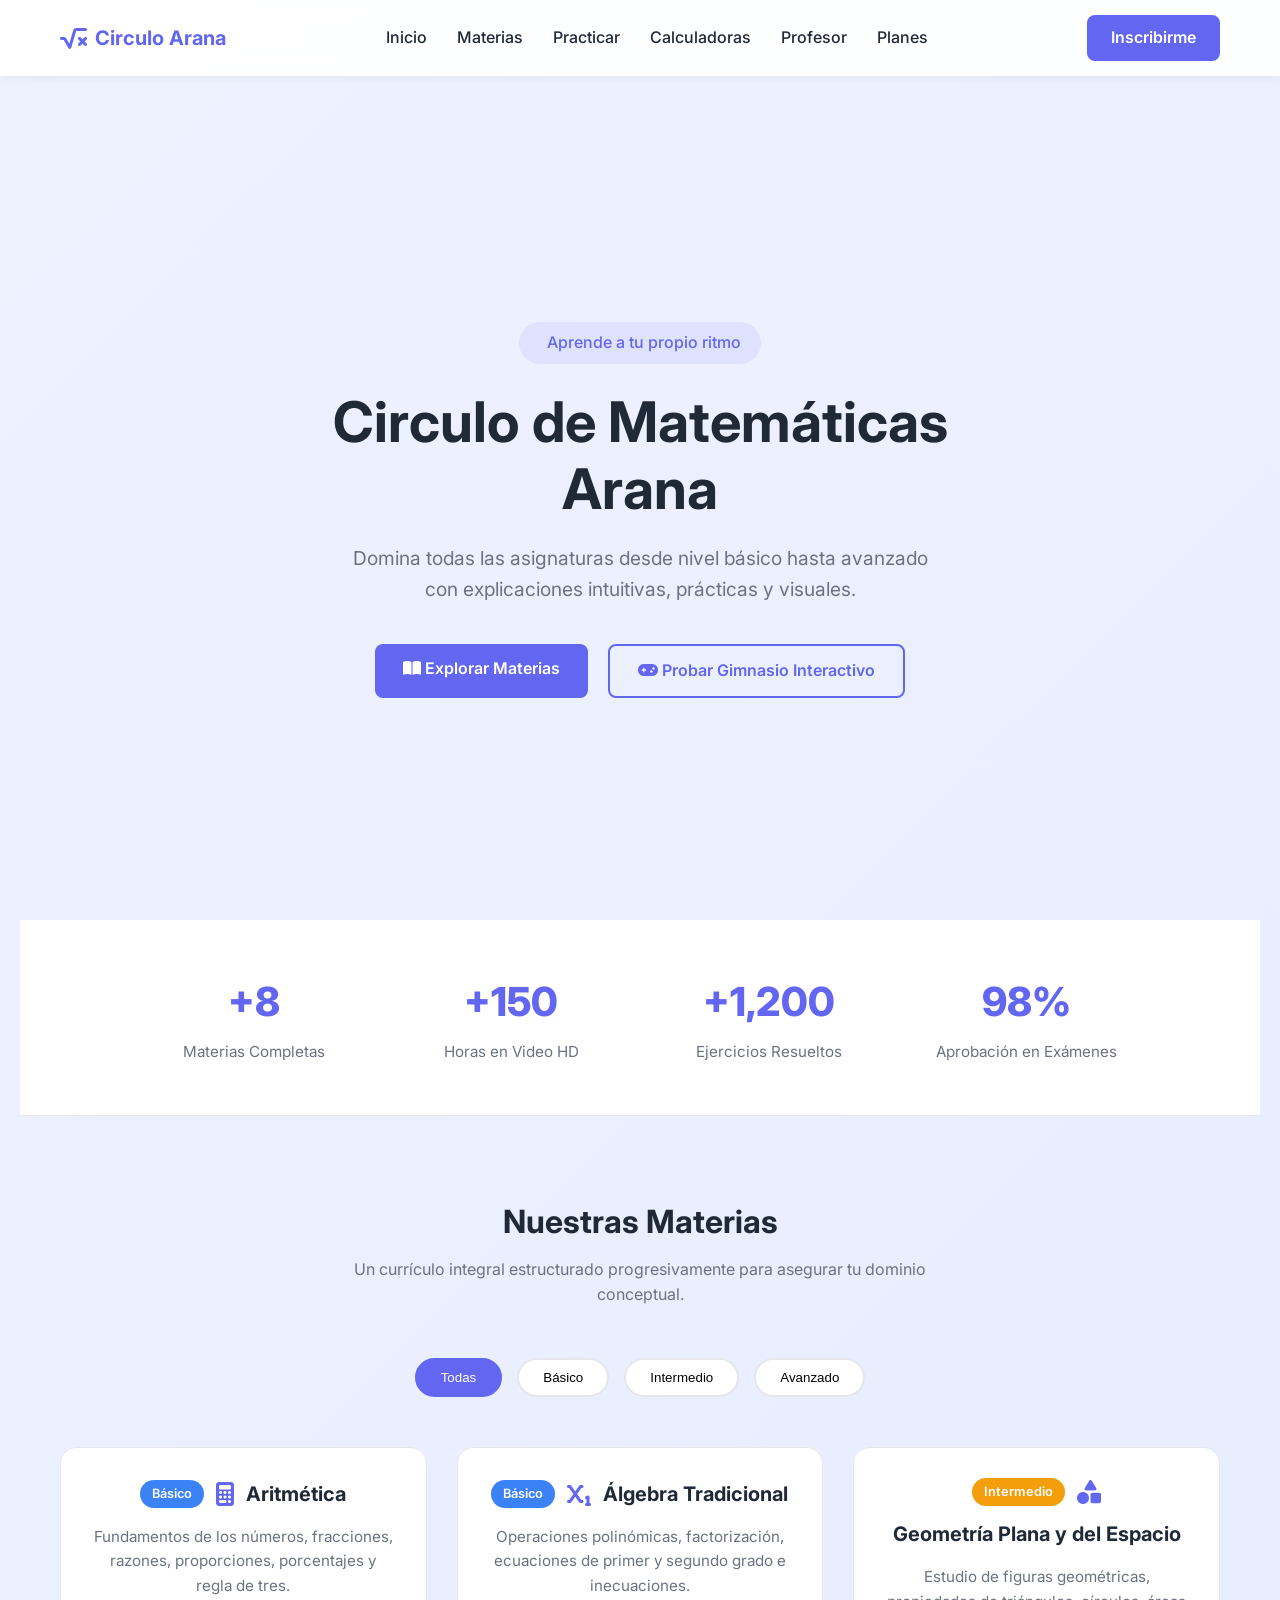
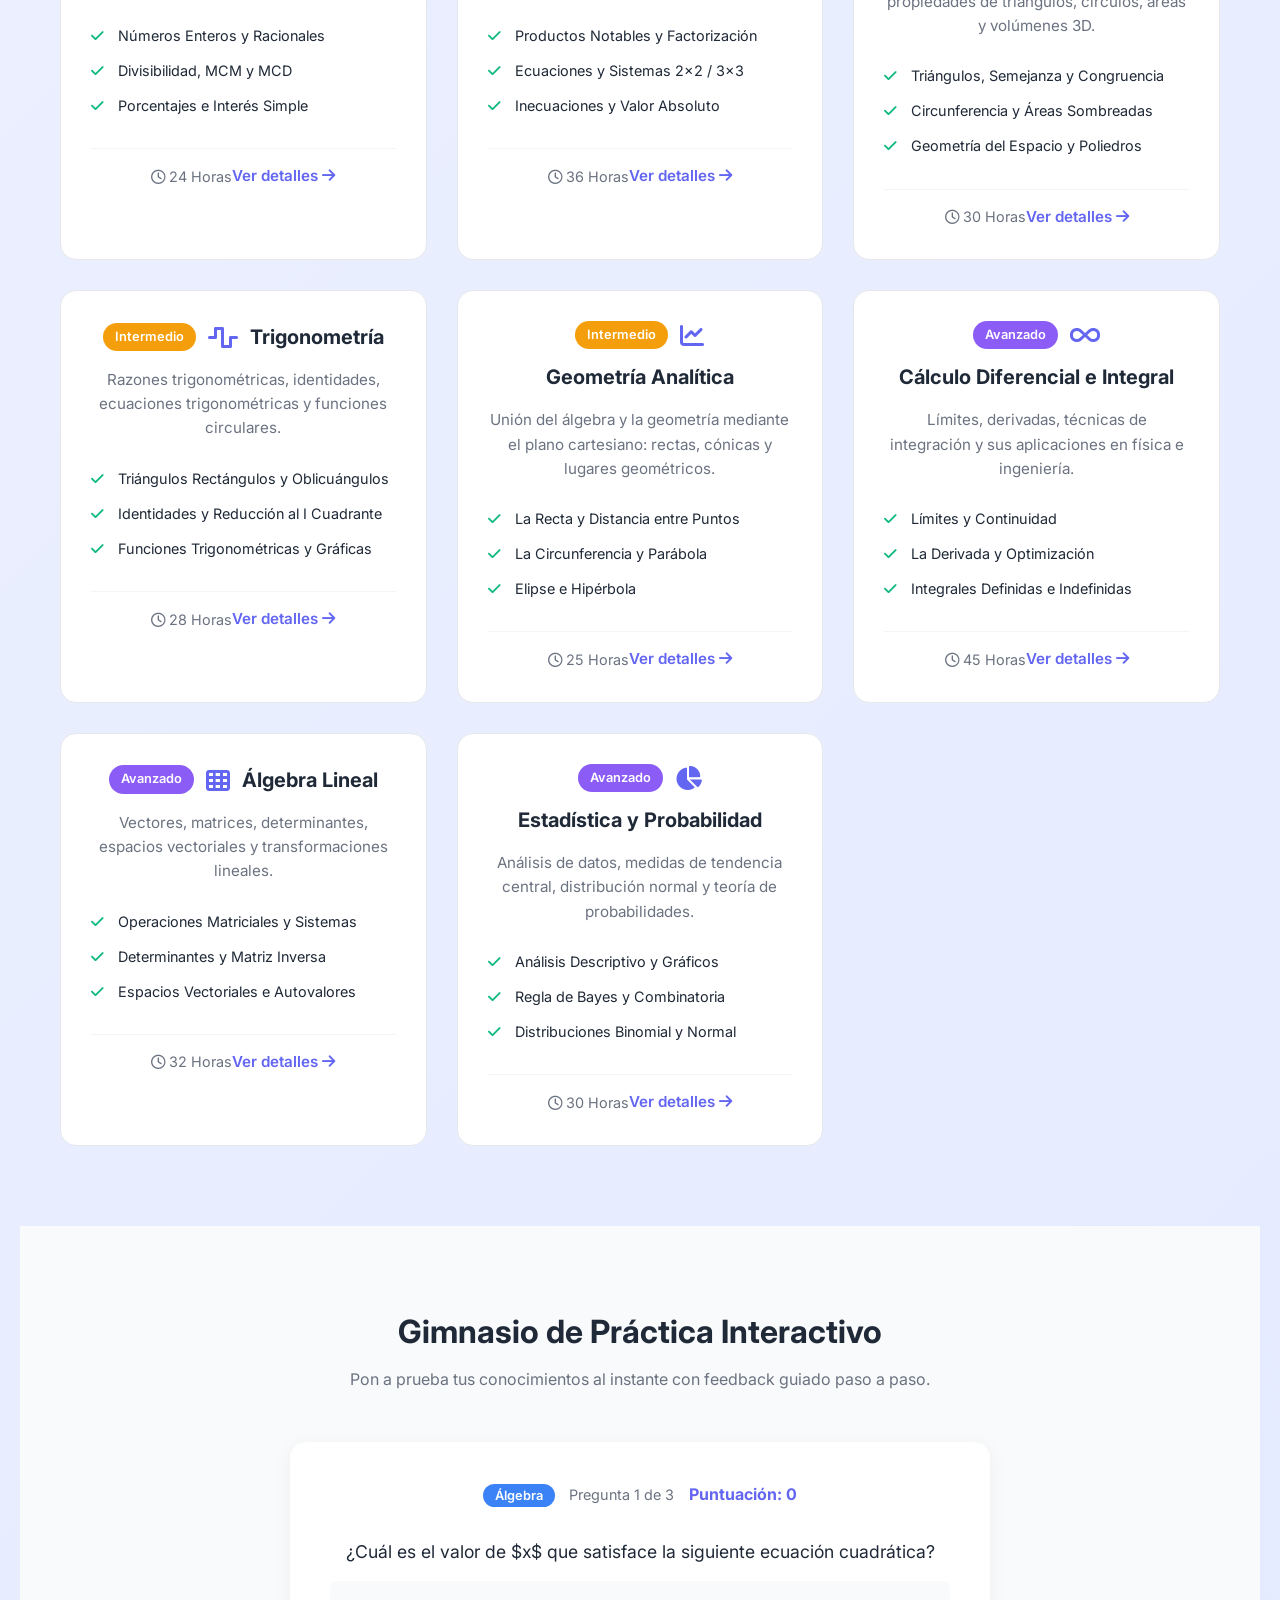
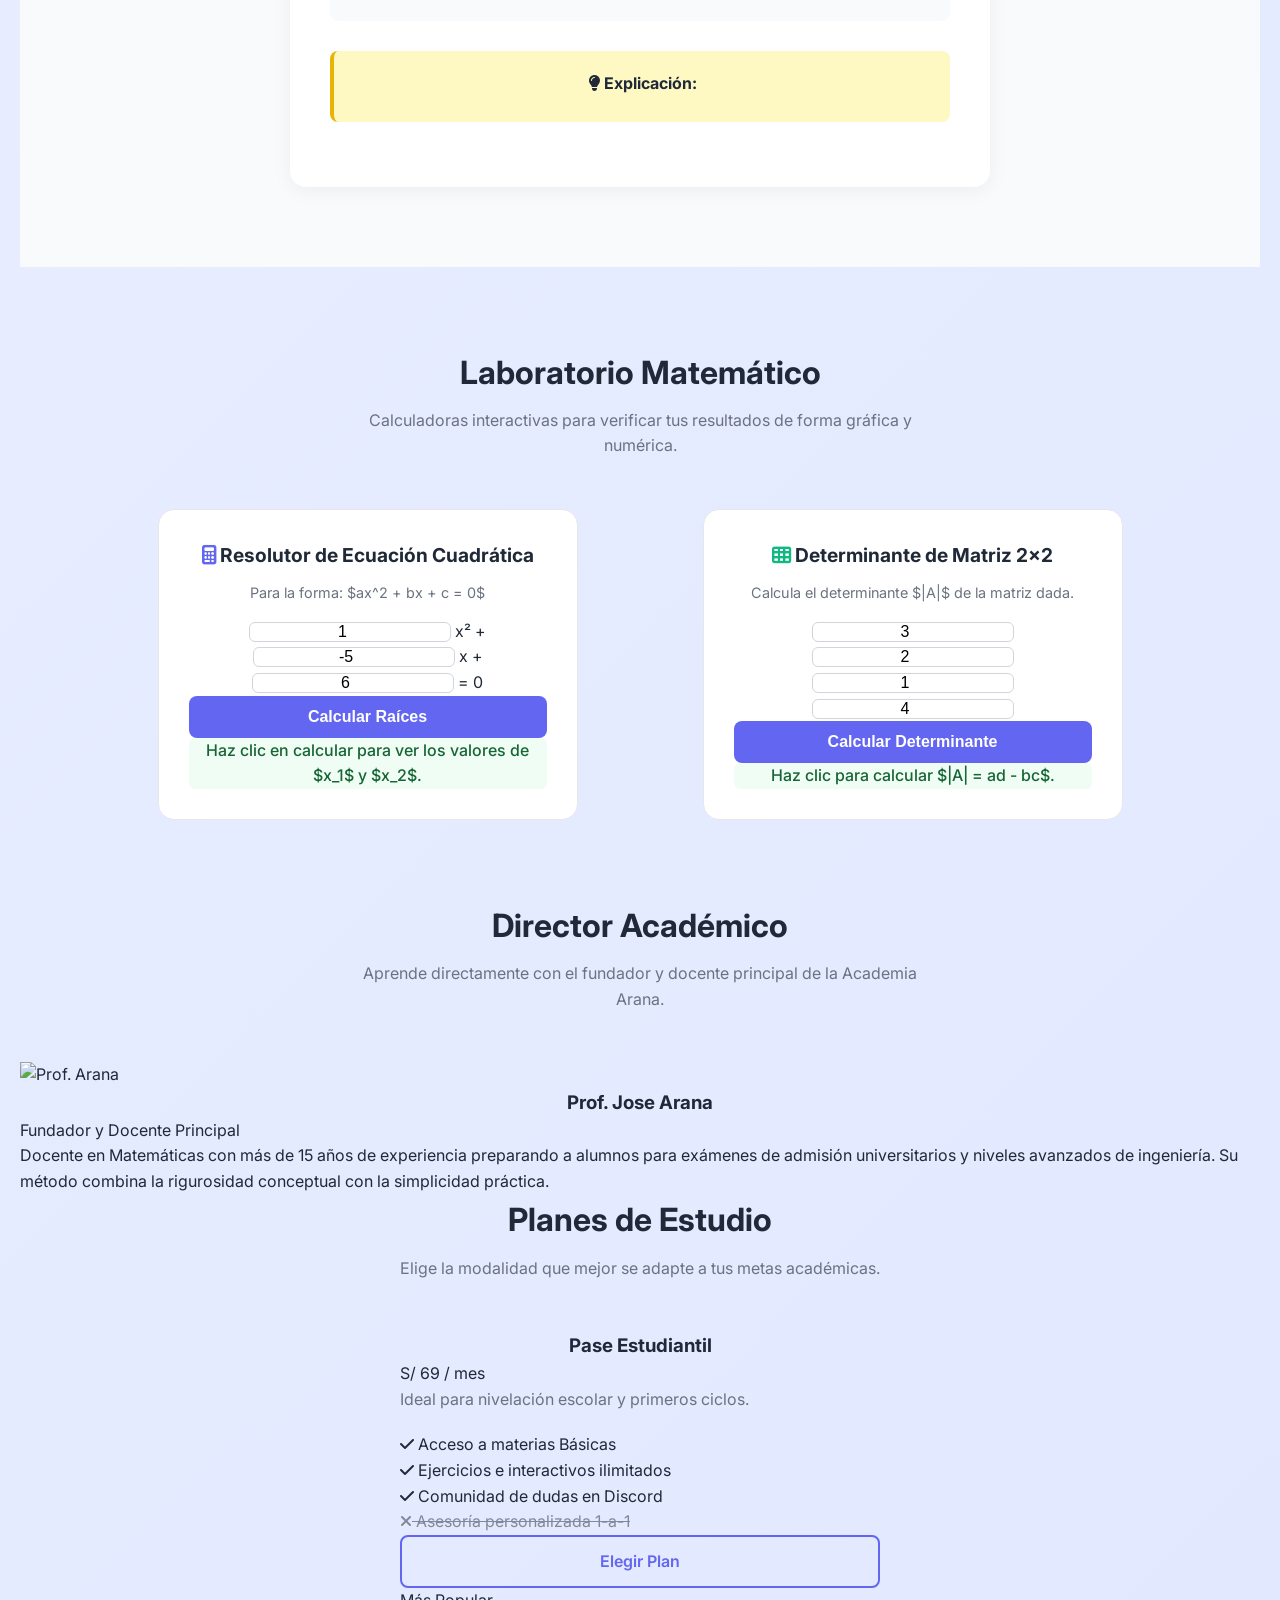
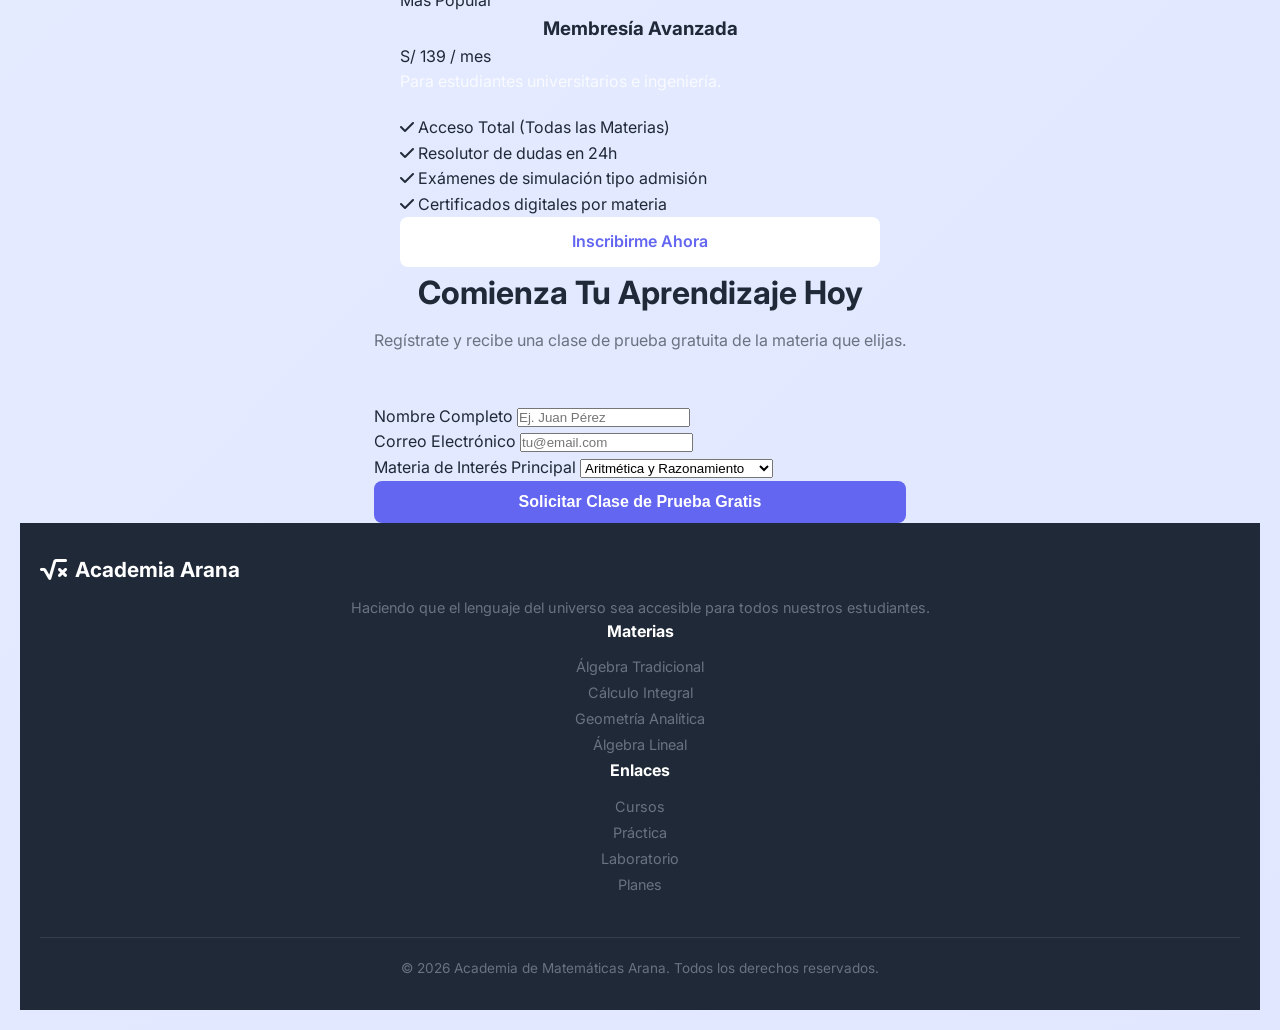
==== commit 816db560: "Update index.html" ====
--- a/index.html
+++ b/index.html
@@ -339,9 +339,9 @@
     <div class="single-teacher-container">
       <div class="teacher-card single-card">
         <img src="https://images.unsplash.com/photo-1507003211169-0a1dd7228f2d?auto=format&fit=crop&q=80&w=400" alt="Prof. Arana" class="teacher-img">
-        <h3>Prof. Carlos Arana</h3>
+        <h3>Prof. Jose Arana</h3>
         <p class="role">Fundador y Docente Principal</p>
-        <p class="bio">Licenciado en Matemáticas con más de 15 años de experiencia preparando a alumnos para exámenes de admisión universitarios y niveles avanzados de ingeniería. Su método combina la rigurosidad conceptual con la simplicidad práctica.</p>
+        <p class="bio">Docente en Matemáticas con más de 15 años de experiencia preparando a alumnos para exámenes de admisión universitarios y niveles avanzados de ingeniería. Su método combina la rigurosidad conceptual con la simplicidad práctica.</p>
       </div>
     </div>
   </section>
